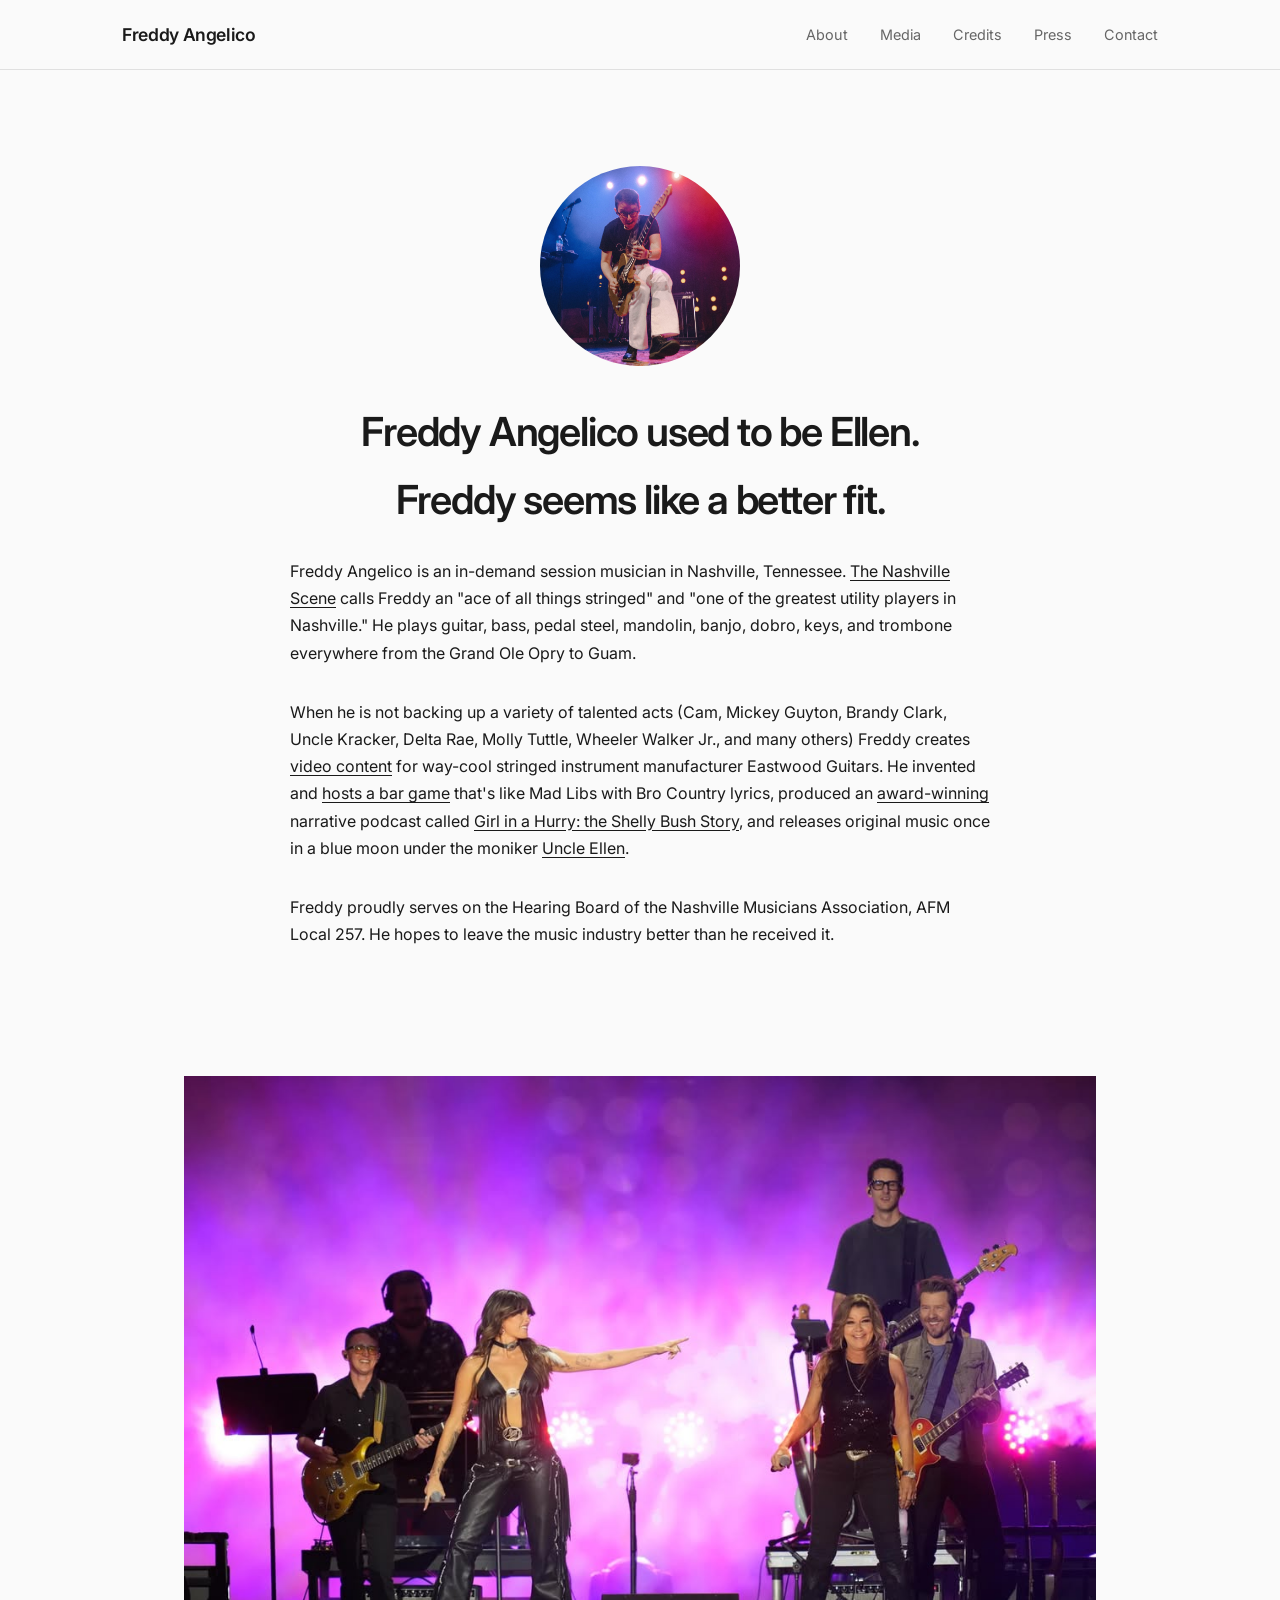
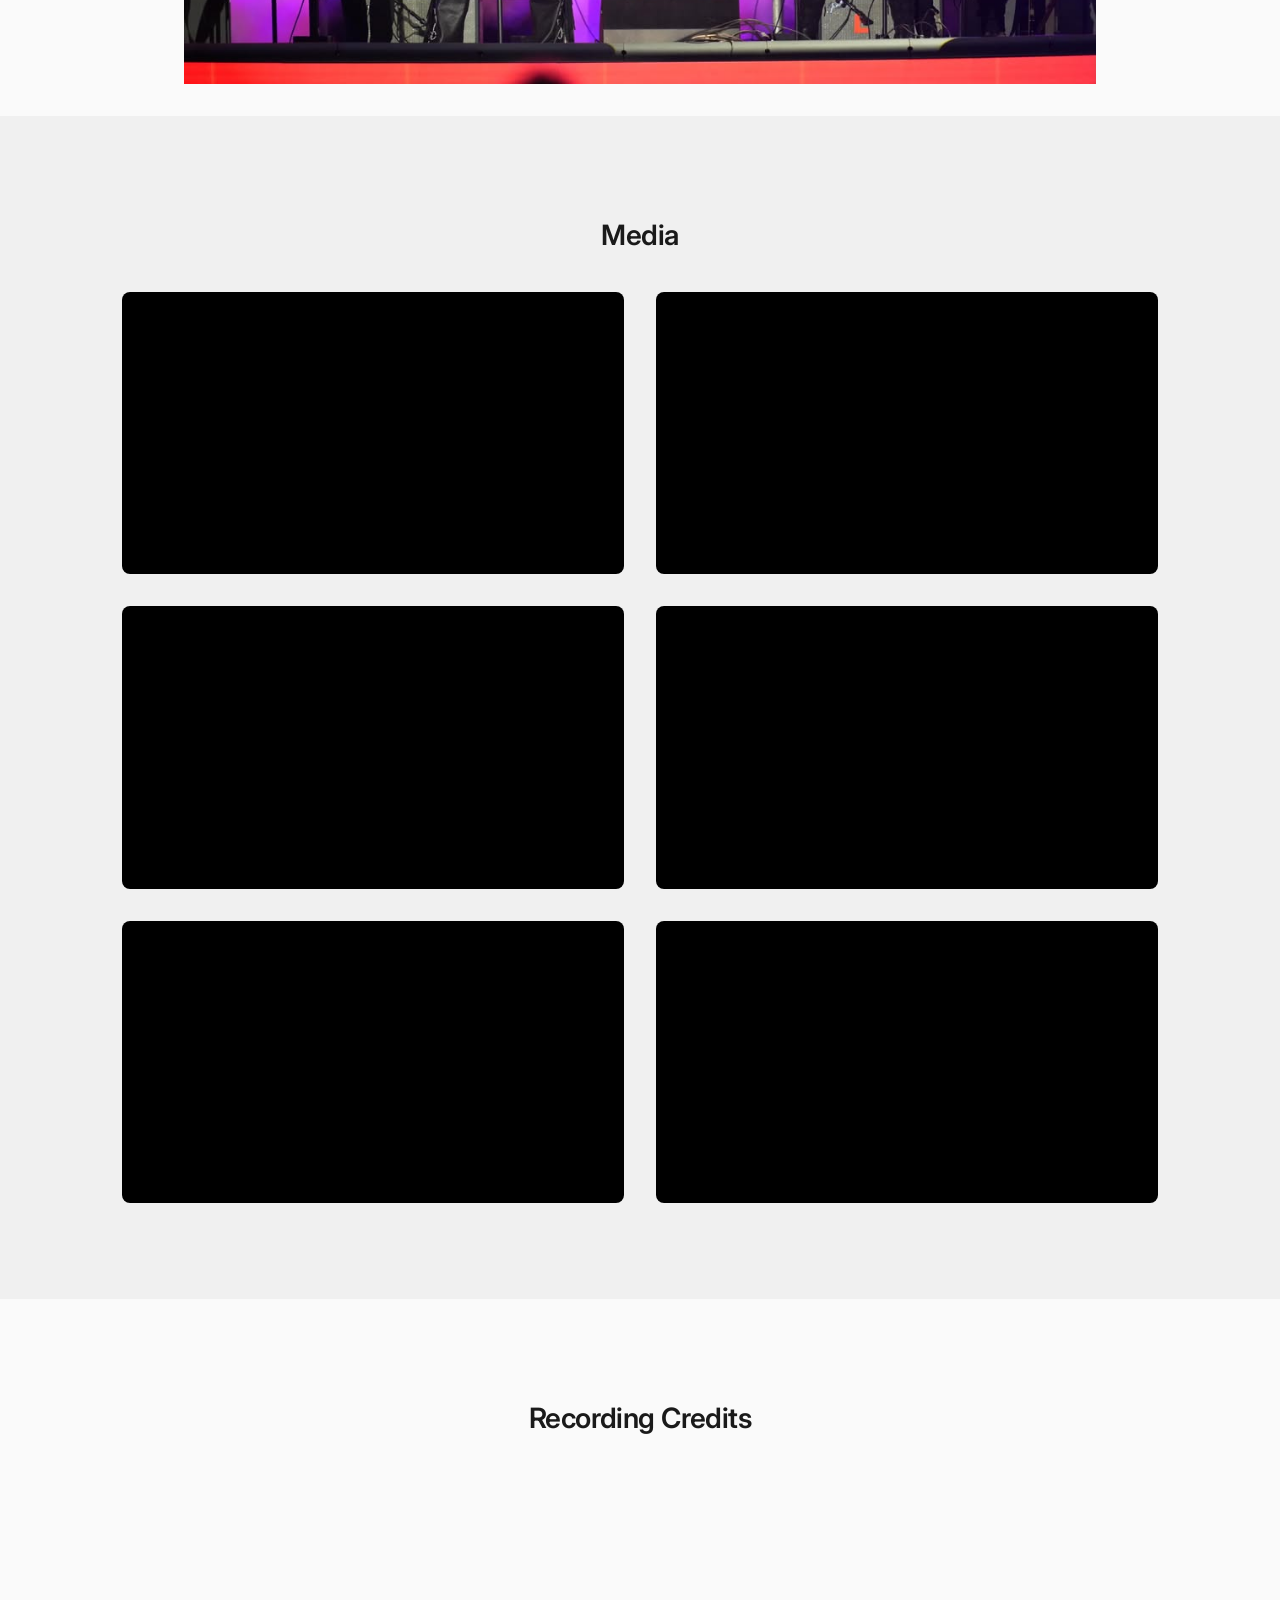
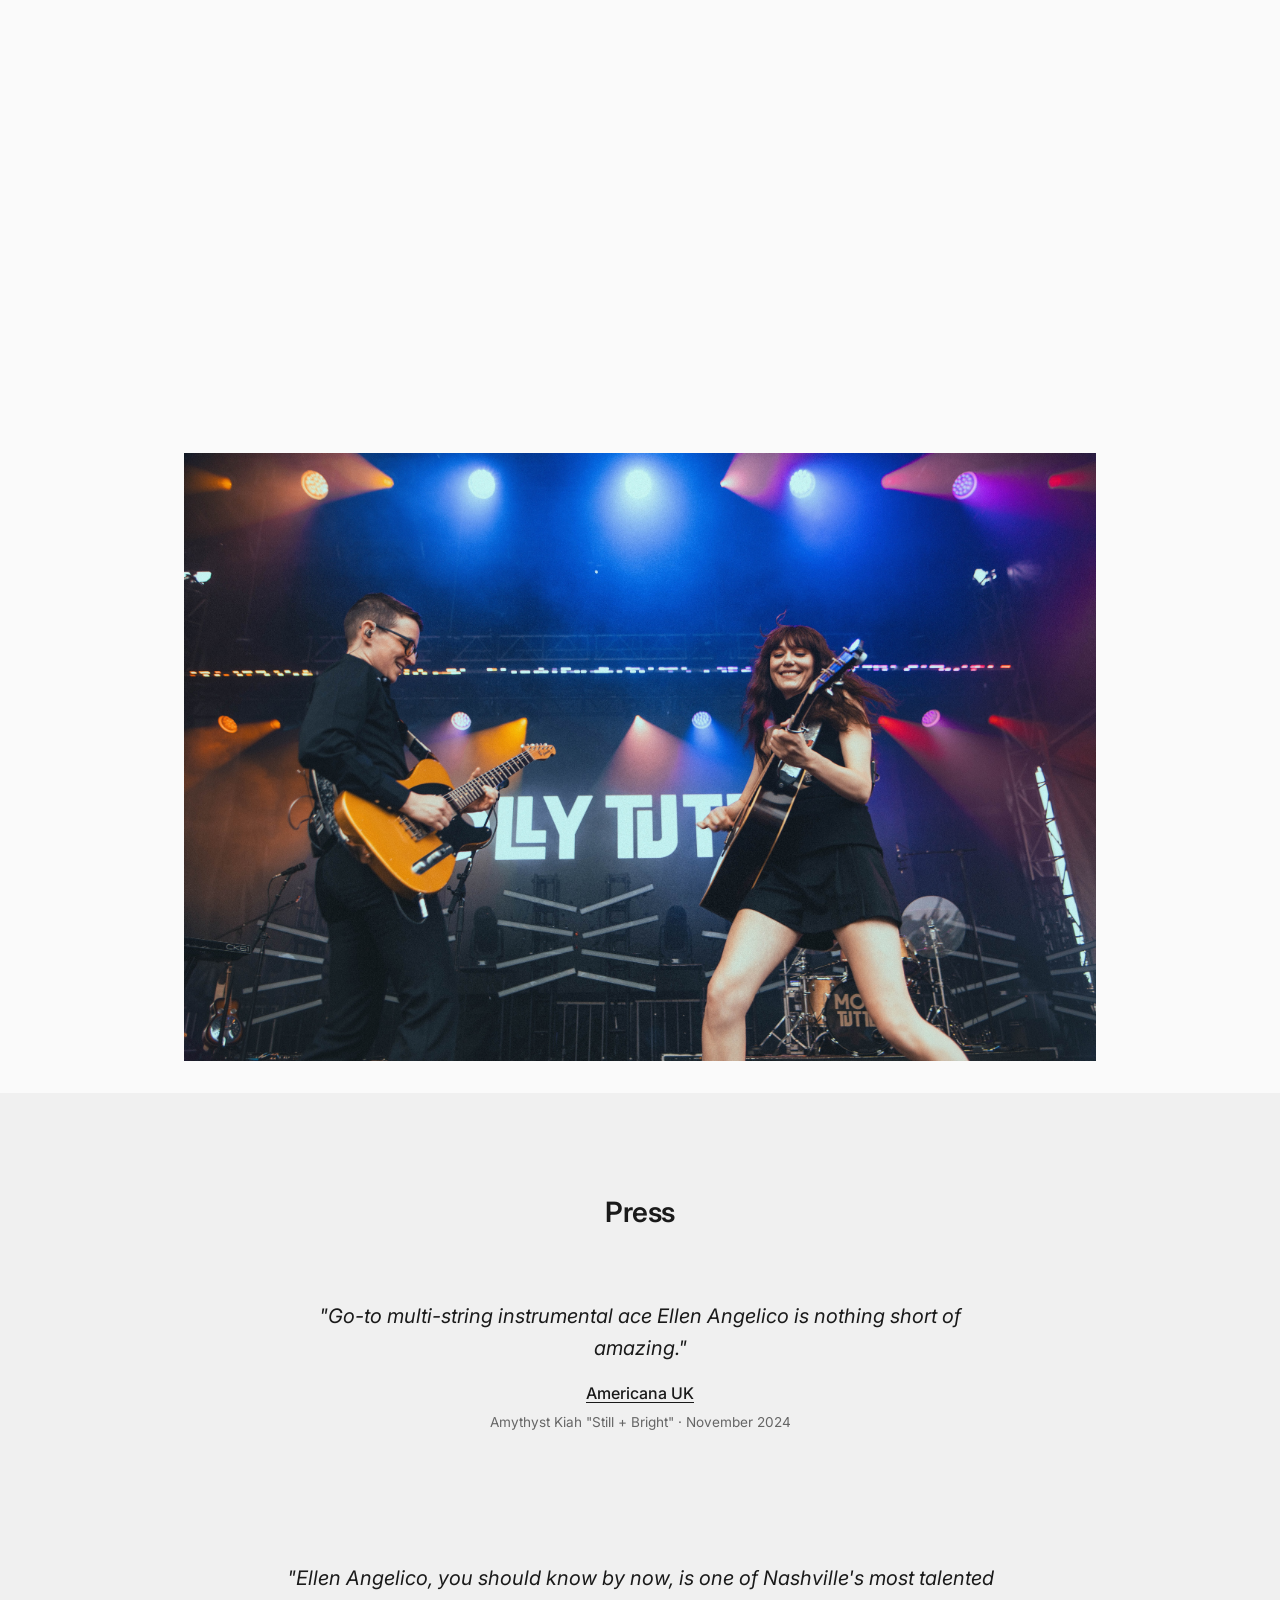
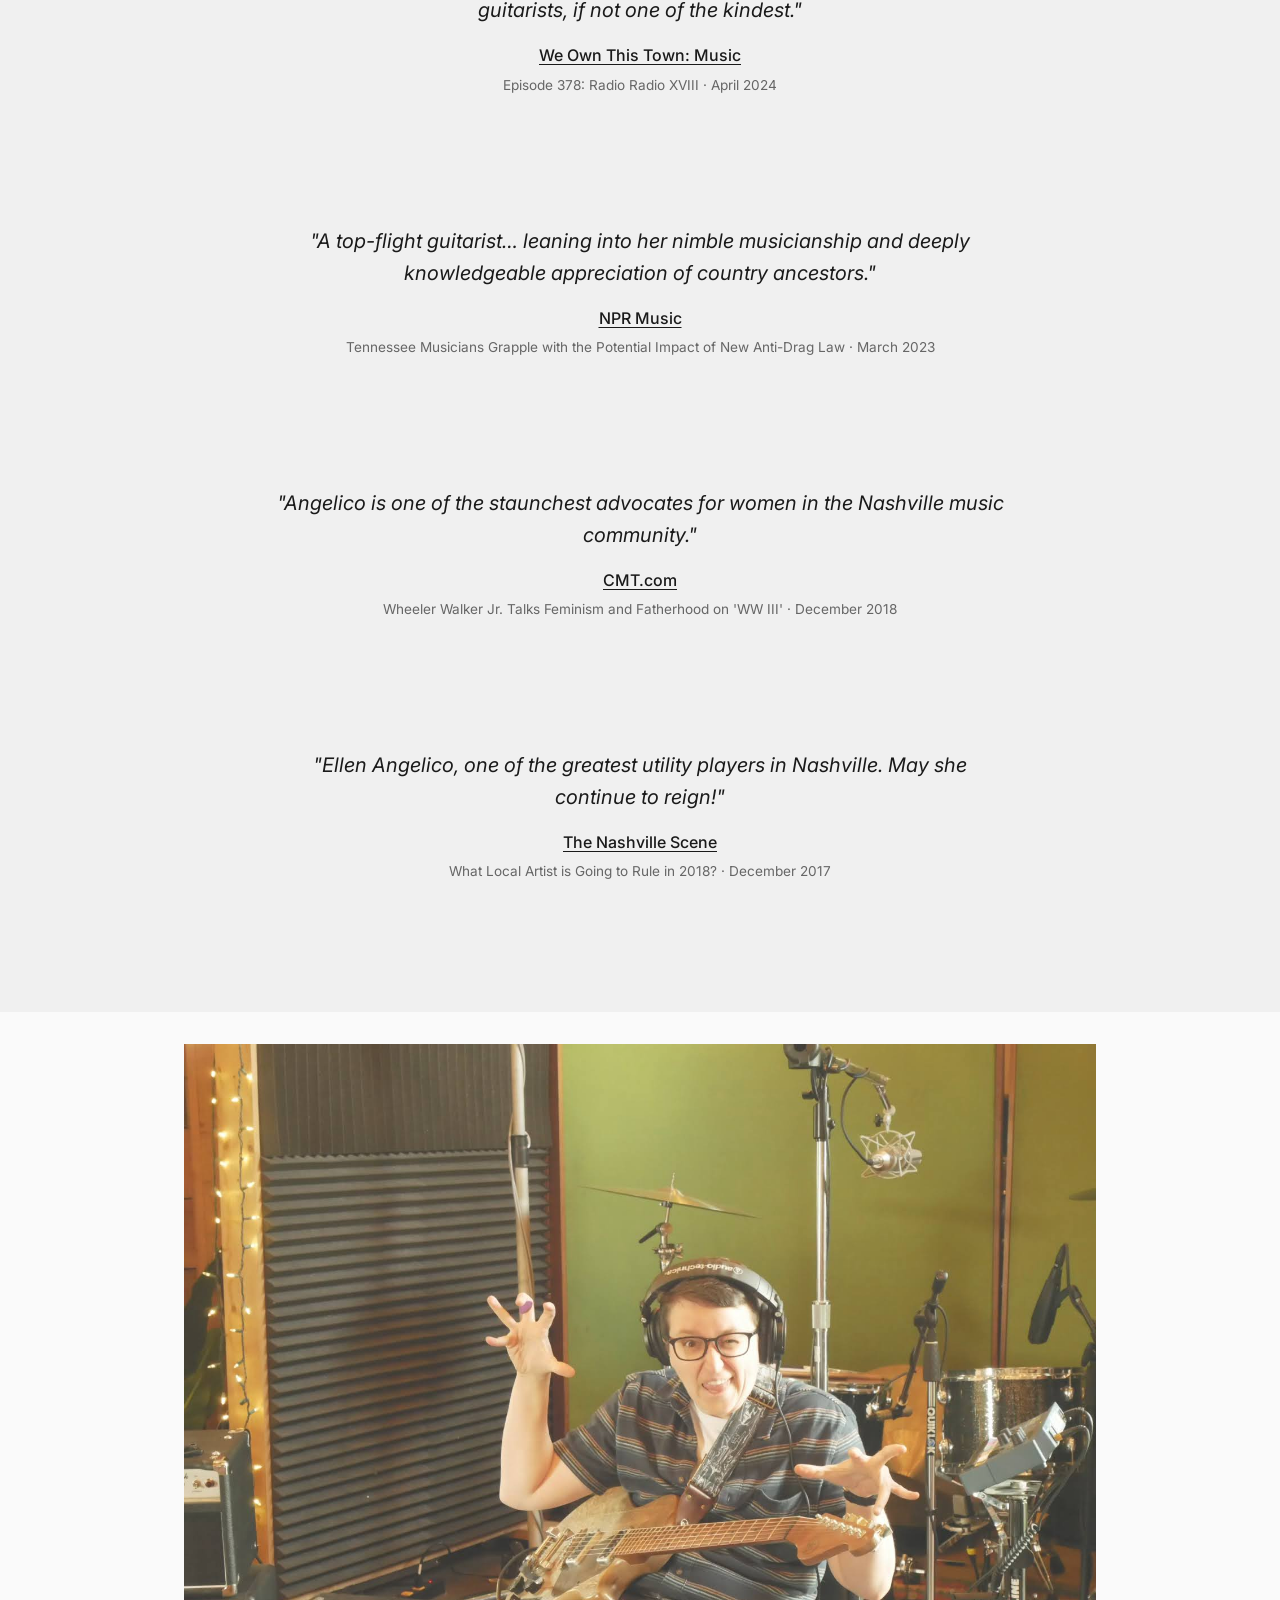
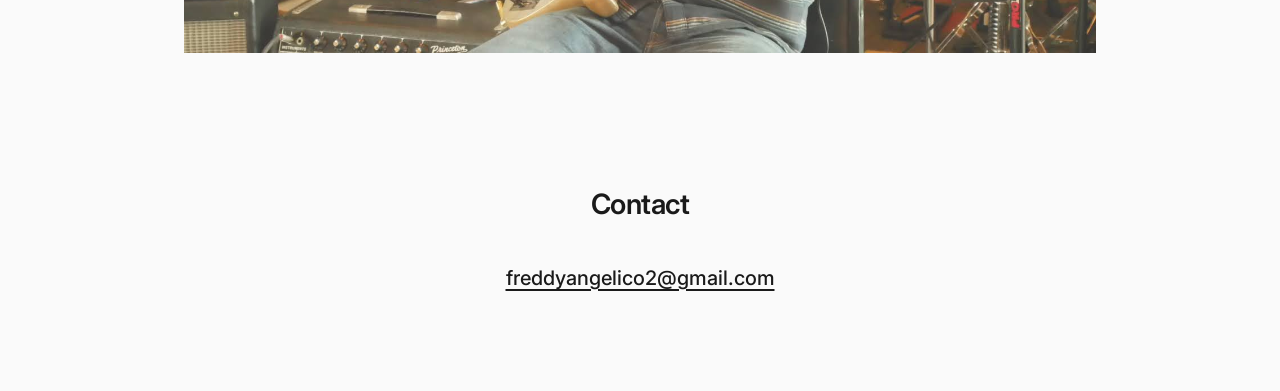
==== index.html @ f676330e "Update index.html" ====
<!DOCTYPE html>
<html lang="en">
<head>
    <meta charset="UTF-8">
    <meta name="viewport" content="width=device-width, initial-scale=1.0">
    <title>Freddy Angelico</title>
    <meta name="description" content="Freddy Angelico is an in-demand session musician based in Nashville, Tennessee. Guitar, pedal steel, mandolin, banjo, dobro, bass, keys, and trombone.">
    <link rel="preconnect" href="https://fonts.googleapis.com">
    <link rel="preconnect" href="https://fonts.gstatic.com" crossorigin>
    <link href="https://fonts.googleapis.com/css2?family=Inter:wght@300;400;500;600&display=swap" rel="stylesheet">
    <link rel="stylesheet" href="styles.css">
</head>
<body>
    <nav class="nav">
        <div class="nav-content">
            <a href="#" class="nav-logo">Freddy Angelico</a>
            <ul class="nav-links">
                <li><a href="#">About</a></li>
                <li><a href="#media">Media</a></li>
                <li><a href="#credits">Credits</a></li>
                <li><a href="#press">Press</a></li>
                <li><a href="#contact">Contact</a></li>
            </ul>
            <button class="nav-toggle" aria-label="Toggle menu">
                <span></span>
                <span></span>
                <span></span>
            </button>
        </div>
    </nav>

    <header class="hero">
        <div class="hero-content">
            <div class="hero-image">
                <img src="https://ellenangelico.github.io/freddyprofilephoto.jpg" alt="Freddy Angelico">
            </div>
            <div class="hero-text">
                <h1>Freddy Angelico used to be Ellen.<BR>Freddy seems like a better fit.</h1>
            </div>
        </div>
    </header>

    <main>
        <section class="section section-tight-top">
            <div class="container">
                <div class="bio">
                    <p>Freddy Angelico is an in-demand session musician in Nashville, Tennessee. <a href="https://www.nashvillescene.com/music/coverstory/the-2017-rock-n-roll-poll/article_0f1b9b3b-c834-5dac-b17a-968e9db0db78.html" target="_blank" rel="noopener">The Nashville Scene</a> calls Freddy an "ace of all things stringed" and "one of the greatest utility players in Nashville." He plays guitar, bass, pedal steel, mandolin, banjo, dobro, keys, and trombone everywhere from the Grand Ole Opry to Guam.</p>

                    <p>When he is not backing up a variety of talented acts (Cam, Mickey Guyton, Brandy Clark, Uncle Kracker, Delta Rae, Molly Tuttle, Wheeler Walker Jr., and many others) Freddy creates <a href="https://youtu.be/WRemYxDPorc?si=JQw_U-ElBdp9oANz" target="_blank" rel="noopener">video content</a> for way-cool stringed instrument manufacturer Eastwood Guitars. He invented and <a href="https://freddyangelico.com/brocountry" target="_blank" rel="noopener">hosts a bar game</a> that's like Mad Libs with Bro Country lyrics, produced an <a href="https://www.nashvillescene.com/bon/2025/media-and-politics/writers-choice/girl-in-a-hurry-the-shelly-bush-story/article_e376ab1c-31fb-4c66-a0ea-25dd88c4e7f6.html" target="_blank" rel="noopener">award-winning</a> narrative podcast called <a href="https://www.girlinahurry.com" target="_blank" rel="noopener">Girl in a Hurry: the Shelly Bush Story</a>, and releases original music once in a blue moon under the moniker <a href="https://freddyangelico.bandcamp.com" target="_blank" rel="noopener">Uncle Ellen</a>.</p>

                    <p>Freddy proudly serves on the Hearing Board of the Nashville Musicians Association, AFM Local 257. He hopes to leave the music industry better than he received it.</p>
                </div>
            </div>
        </section>

        <div class="photo-break">
            <img src="https://ellenangelico.github.io/freddyandgretchenandella.jpg" alt="Freddy Angelico performing with Gretchen Wilson and Ella Langley">
        </div>

        <section id="media" class="section section-alt">
            <div class="container">
                <h2>Media</h2>
                <div class="video-grid">
                    <div class="video-wrapper">
                        <iframe
                            src="https://www.youtube.com/embed/8YLl2b4rOwY?start=120"
                            title="Live Performance with Molly Tuttle"
                            frameborder="0"
                            allow="accelerometer; autoplay; clipboard-write; encrypted-media; gyroscope; picture-in-picture"
                            allowfullscreen>
                        </iframe>
                    </div>
                    <div class="video-wrapper">
                        <iframe
                            src="https://www.youtube.com/embed/gmg8o4o_Xfc"
                            title="Live Performance with Gretchen Wilson and Ella Langley"
                            frameborder="0"
                            allow="accelerometer; autoplay; clipboard-write; encrypted-media; gyroscope; picture-in-picture"
                            allowfullscreen>
                        </iframe>
                    </div>
                    <div class="video-wrapper">
                        <iframe
                            src="https://www.youtube.com/embed/QmQc4_i6K5A"
                            title="Live Performance with Cam"
                            frameborder="0"
                            allow="accelerometer; autoplay; clipboard-write; encrypted-media; gyroscope; picture-in-picture"
                            allowfullscreen>
                        </iframe>
                    </div>
                    <div class="video-wrapper">
                        <iframe
                            src="https://www.youtube.com/embed/vJ2IN_n1WW0?start=185"
                            title="Live Performance with Michaela Anne"
                            frameborder="0"
                            allow="accelerometer; autoplay; clipboard-write; encrypted-media; gyroscope; picture-in-picture"
                            allowfullscreen>
                        </iframe>
                    </div>
                    <div class="video-wrapper">
                        <iframe
                            src="https://www.youtube.com/embed/m3efZ7JAukw?start=164"
                            title="Live Performance with Lola Kirke"
                            frameborder="0"
                            allow="accelerometer; autoplay; clipboard-write; encrypted-media; gyroscope; picture-in-picture"
                            allowfullscreen>
                        </iframe>
                    </div>
                    <div class="video-wrapper">
                        <iframe
                            src="https://www.youtube.com/embed/lo0pD3mE0XA?start=48"
                            title="Live Performance with Foy Vance and Keith Urban"
                            frameborder="0"
                            allow="accelerometer; autoplay; clipboard-write; encrypted-media; gyroscope; picture-in-picture"
                            allowfullscreen>
                        </iframe>
                    </div>
                </div>
            </div>
        </section>

        <section id="credits" class="section">
            <div class="container">
                <h2>Recording Credits</h2>
                <div class="playlist-wrapper">
                    <iframe
                        allow="autoplay *; encrypted-media *; fullscreen *; clipboard-write"
                        frameborder="0"
                        height="450"
                        style="width:100%;max-width:660px;overflow:hidden;border-radius:10px;"
                        sandbox="allow-forms allow-popups allow-same-origin allow-scripts allow-storage-access-by-user-activation allow-top-navigation-by-user-activation"
                        src="https://embed.music.apple.com/us/playlist/recording-credits/pl.u-aZb0kW7TRkv65E">
                    </iframe>
                </div>
            </div>
        </section>

        <div class="photo-break">
            <img src="https://ellenangelico.github.io/freddyandmolly.jpg" alt="Freddy Angelico performing with Molly Tuttle">
        </div>

        <section id="press" class="section section-alt">
            <div class="container">
                <h2>Press</h2>
                <div class="press-grid">
                    <blockquote class="press-quote">
                        <p>"Go-to multi-string instrumental ace Ellen Angelico is nothing short of amazing."</p>
                        <footer>
                            <cite>
                                <a href="https://americana-uk.com/amythyst-kiah-still-bright" target="_blank" rel="noopener">Americana UK</a>
                            </cite>
                            <span class="press-detail">Amythyst Kiah "Still + Bright" · November 2024</span>
                        </footer>
                    </blockquote>

                    <blockquote class="press-quote">
                        <p>"Ellen Angelico, you should know by now, is one of Nashville's most talented guitarists, if not one of the kindest."</p>
                        <footer>
                            <cite>
                                <a href="https://open.spotify.com/episode/6WrwqYFyaTH96lQLFjJ7Tk?si=746c58c5e1b14eee" target="_blank" rel="noopener">We Own This Town: Music</a>
                            </cite>
                            <span class="press-detail">Episode 378: Radio Radio XVIII · April 2024</span>
                        </footer>
                    </blockquote>

                    <blockquote class="press-quote">
                        <p>"A top-flight guitarist… leaning into her nimble musicianship and deeply knowledgeable appreciation of country ancestors."</p>
                        <footer>
                            <cite>
                                <a href="https://www.npr.org/2023/03/21/1164220466/tennessee-anti-drag-law-trans-nonbinary-musicians" target="_blank" rel="noopener">NPR Music</a>
                            </cite>
                            <span class="press-detail">Tennessee Musicians Grapple with the Potential Impact of New Anti-Drag Law · March 2023</span>
                        </footer>
                    </blockquote>

                    <blockquote class="press-quote">
                        <p>"Angelico is one of the staunchest advocates for women in the Nashville music community."</p>
                        <footer>
                            <cite>
                                <a href="https://www.cmt.com/news/vrp7pv/wheeler-walker-jr-talks-feminism-and-fatherhood-on-ww-iii" target="_blank" rel="noopener">CMT.com</a>
                            </cite>
                            <span class="press-detail">Wheeler Walker Jr. Talks Feminism and Fatherhood on 'WW III' · December 2018</span>
                        </footer>
                    </blockquote>

                    <blockquote class="press-quote">
                        <p>"Ellen Angelico, one of the greatest utility players in Nashville. May she continue to reign!"</p>
                        <footer>
                            <cite>
                                <a href="https://www.nashvillescene.com/music/cover-story/article/20985665/the-2017-rock-n-roll-poll" target="_blank" rel="noopener">The Nashville Scene</a>
                            </cite>
                            <span class="press-detail">What Local Artist is Going to Rule in 2018? · December 2017</span>
                        </footer>
                    </blockquote>
                </div>
            </div>
        </section>

        <div class="photo-break">
            <img src="https://ellenangelico.github.io/freddyinthestudio.jpg" alt="Ellen Angelico in the studio">
        </div>

        <section id="contact" class="section">
            <div class="container">
                <h2>Contact</h2>
                <a href="mailto:freddyangelico2@gmail.com" class="contact-email">freddyangelico2@gmail.com</a>
            </div>
        </section>
    </main>

    <script>
        // Mobile navigation toggle
        const navToggle = document.querySelector('.nav-toggle');
        const navLinks = document.querySelector('.nav-links');

        navToggle.addEventListener('click', () => {
            navLinks.classList.toggle('active');
            navToggle.classList.toggle('active');
        });

        // Close mobile menu when clicking a link
        document.querySelectorAll('.nav-links a').forEach(link => {
            link.addEventListener('click', () => {
                navLinks.classList.remove('active');
                navToggle.classList.remove('active');
            });
        });

        // Smooth scrolling for anchor links
        document.querySelectorAll('a[href^="#"]').forEach(anchor => {
            anchor.addEventListener('click', function (e) {
                e.preventDefault();
                const href = this.getAttribute('href');
                if (href === '#') {
                    window.scrollTo({ top: 0, behavior: 'smooth' });
                    return;
                }
                const target = document.querySelector(href);
                if (target) {
                    target.scrollIntoView({
                        behavior: 'smooth',
                        block: 'start'
                    });
                }
            });
        });
    </script>
</body>
</html>
---- styles.css ----
/* ===== CSS Reset & Variables ===== */
*, *::before, *::after {
    box-sizing: border-box;
    margin: 0;
    padding: 0;
}

:root {
    --color-bg: #fafafa;
    --color-bg-alt: #f0f0f0;
    --color-text: #1a1a1a;
    --color-text-muted: #666;
    --color-accent: #2c2c2c;
    --color-border: #e0e0e0;
    --color-link: #1a1a1a;
    --color-link-hover: #555;

    --font-family: 'Inter', -apple-system, BlinkMacSystemFont, 'Segoe UI', Roboto, sans-serif;

    --spacing-xs: 0.5rem;
    --spacing-sm: 1rem;
    --spacing-md: 2rem;
    --spacing-lg: 4rem;
    --spacing-xl: 6rem;

    --max-width: 1100px;
    --nav-height: 70px;

    --transition: 0.3s ease;
}

html {
    scroll-behavior: smooth;
    scroll-padding-top: var(--nav-height);
}

body {
    font-family: var(--font-family);
    font-size: 16px;
    line-height: 1.7;
    color: var(--color-text);
    background-color: var(--color-bg);
    -webkit-font-smoothing: antialiased;
    -moz-osx-font-smoothing: grayscale;
}

a {
    color: var(--color-link);
    text-decoration: none;
    transition: color var(--transition);
}

a:hover {
    color: var(--color-link-hover);
}

img {
    max-width: 100%;
    height: auto;
    display: block;
}

/* ===== Container ===== */
.container {
    max-width: var(--max-width);
    margin: 0 auto;
    padding: 0 var(--spacing-md);
}

/* ===== Navigation ===== */
.nav {
    position: fixed;
    top: 0;
    left: 0;
    right: 0;
    height: var(--nav-height);
    background: rgba(250, 250, 250, 0.95);
    backdrop-filter: blur(10px);
    -webkit-backdrop-filter: blur(10px);
    border-bottom: 1px solid var(--color-border);
    z-index: 1000;
}

.nav-content {
    max-width: var(--max-width);
    margin: 0 auto;
    padding: 0 var(--spacing-md);
    height: 100%;
    display: flex;
    align-items: center;
    justify-content: space-between;
}

.nav-logo {
    font-size: 1.1rem;
    font-weight: 600;
    letter-spacing: -0.02em;
}

.nav-links {
    display: flex;
    list-style: none;
    gap: var(--spacing-md);
}

.nav-links a {
    font-size: 0.9rem;
    font-weight: 400;
    color: var(--color-text-muted);
    transition: color var(--transition);
}

.nav-links a:hover {
    color: var(--color-text);
}

.nav-toggle {
    display: none;
    flex-direction: column;
    justify-content: center;
    gap: 5px;
    width: 30px;
    height: 30px;
    background: none;
    border: none;
    cursor: pointer;
    padding: 0;
}

.nav-toggle span {
    display: block;
    width: 100%;
    height: 2px;
    background: var(--color-text);
    transition: transform var(--transition), opacity var(--transition);
}

.nav-toggle.active span:first-child {
    transform: rotate(45deg) translate(5px, 5px);
}

.nav-toggle.active span:nth-child(2) {
    opacity: 0;
}

.nav-toggle.active span:last-child {
    transform: rotate(-45deg) translate(5px, -5px);
}

/* ===== Hero ===== */
.hero {
    padding-top: calc(var(--nav-height) + var(--spacing-xl));
    padding-bottom: 0;
}

.hero-content {
    max-width: var(--max-width);
    margin: 0 auto;
    padding: 0 var(--spacing-md);
    display: flex;
    flex-direction: column;
    align-items: center;
    text-align: center;
}

.hero-image {
    width: 200px;
    height: 200px;
    margin-bottom: var(--spacing-md);
}

.placeholder-image {
    width: 100%;
    height: 100%;
    background: linear-gradient(135deg, #e0e0e0 0%, #c0c0c0 100%);
    border-radius: 50%;
    display: flex;
    align-items: center;
    justify-content: center;
    color: #888;
    font-size: 0.9rem;
    font-weight: 500;
    letter-spacing: 0.05em;
    text-transform: uppercase;
}

.hero-image img {
    width: 100%;
    height: 100%;
    object-fit: cover;
    border-radius: 50%;
}

.hero-text h1 {
    font-size: 2.5rem;
    font-weight: 600;
    letter-spacing: -0.03em;
    margin-bottom: var(--spacing-xs);
}

.tagline {
    font-size: 1.1rem;
    color: var(--color-text-muted);
    font-weight: 400;
}

/* ===== Sections ===== */
.section {
    padding: var(--spacing-xl) 0;
}

.section-alt {
    background-color: var(--color-bg-alt);
}

.section-tight-top {
    padding-top: var(--spacing-sm);
}

.section h2 {
    font-size: 1.75rem;
    font-weight: 600;
    letter-spacing: -0.02em;
    margin-bottom: var(--spacing-md);
    text-align: center;
}

.section-intro {
    text-align: center;
    color: var(--color-text-muted);
    margin-bottom: var(--spacing-lg);
    margin-top: calc(-1 * var(--spacing-sm));
}

/* ===== Photo Breaks ===== */
.photo-break {
    display: flex;
    justify-content: center;
    padding: var(--spacing-md) var(--spacing-md);
}

.photo-break img {
    max-width: 75%;
    height: auto;
}

@media (max-width: 768px) {
    .photo-break img {
        max-width: 100%;
    }
}

/* ===== Bio ===== */
.bio {
    max-width: 700px;
    margin: 0 auto;
}

.bio p {
    margin-bottom: var(--spacing-md);
}

.bio p:last-child {
    margin-bottom: 0;
}

.bio a {
    text-decoration: underline;
    text-underline-offset: 3px;
}

.bio a:hover {
    text-decoration-color: var(--color-link-hover);
}

/* ===== Video Grid ===== */
.video-grid {
    display: grid;
    grid-template-columns: repeat(2, 1fr);
    gap: var(--spacing-md);
}

.video-wrapper {
    position: relative;
    padding-bottom: 56.25%; /* 16:9 aspect ratio */
    height: 0;
    overflow: hidden;
    border-radius: 8px;
    background: #000;
}

.video-wrapper iframe {
    position: absolute;
    top: 0;
    left: 0;
    width: 100%;
    height: 100%;
}

/* ===== Playlist ===== */
.playlist-wrapper {
    display: flex;
    justify-content: center;
}

.playlist-wrapper iframe {
    border-radius: 10px;
}

/* ===== Press ===== */
.press-grid {
    display: grid;
    gap: var(--spacing-lg);
    max-width: 800px;
    margin: 0 auto;
}

.press-quote {
    text-align: center;
    padding: var(--spacing-md);
}

.press-quote p {
    font-size: 1.25rem;
    font-weight: 400;
    font-style: italic;
    line-height: 1.6;
    margin-bottom: var(--spacing-sm);
    color: var(--color-text);
}

.press-quote footer {
    display: flex;
    flex-direction: column;
    gap: 0.25rem;
}

.press-quote cite {
    font-style: normal;
    font-weight: 500;
}

.press-quote cite a {
    text-decoration: underline;
    text-underline-offset: 3px;
}

.press-detail {
    font-size: 0.85rem;
    color: var(--color-text-muted);
}

/* ===== Contact ===== */
#contact {
    text-align: center;
}

.contact-text {
    color: var(--color-text-muted);
    margin-bottom: var(--spacing-sm);
}

.contact-email {
    display: inline-block;
    font-size: 1.25rem;
    font-weight: 500;
    text-decoration: underline;
    text-underline-offset: 4px;
}

/* ===== Footer ===== */
.footer {
    padding: var(--spacing-md) 0;
    text-align: center;
    border-top: 1px solid var(--color-border);
}

.footer p {
    font-size: 0.85rem;
    color: var(--color-text-muted);
}

/* ===== Responsive Design ===== */
@media (max-width: 768px) {
    :root {
        --spacing-lg: 3rem;
        --spacing-xl: 4rem;
    }

    .nav-toggle {
        display: flex;
    }

    .nav-links {
        position: absolute;
        top: var(--nav-height);
        left: 0;
        right: 0;
        flex-direction: column;
        background: rgba(250, 250, 250, 0.98);
        backdrop-filter: blur(10px);
        -webkit-backdrop-filter: blur(10px);
        padding: var(--spacing-md);
        gap: var(--spacing-sm);
        border-bottom: 1px solid var(--color-border);
        transform: translateY(-100%);
        opacity: 0;
        pointer-events: none;
        transition: transform var(--transition), opacity var(--transition);
    }

    .nav-links.active {
        transform: translateY(0);
        opacity: 1;
        pointer-events: auto;
    }

    .nav-links a {
        font-size: 1rem;
        padding: var(--spacing-xs) 0;
    }

    .hero-text h1 {
        font-size: 2rem;
    }

    .video-grid {
        grid-template-columns: 1fr;
    }

    .press-quote p {
        font-size: 1.1rem;
    }

    .contact-email {
        font-size: 1.1rem;
    }
}

@media (max-width: 480px) {
    .hero-image {
        width: 160px;
        height: 160px;
    }

    .hero-text h1 {
        font-size: 1.75rem;
    }

    .section h2 {
        font-size: 1.5rem;
    }
}

/* ===== Reduced Motion ===== */
@media (prefers-reduced-motion: reduce) {
    html {
        scroll-behavior: auto;
    }

    *,
    *::before,
    *::after {
        transition-duration: 0.01ms !important;
    }
}

/* ===== Print Styles ===== */
@media print {
    .nav,
    .nav-toggle {
        display: none;
    }

    .hero {
        padding-top: var(--spacing-md);
    }

    .section {
        padding: var(--spacing-md) 0;
    }

    .video-grid,
    .playlist-wrapper,
    .photo-break {
        display: none;
    }

    a::after {
        content: " (" attr(href) ")";
        font-size: 0.8em;
        color: var(--color-text-muted);
    }
}
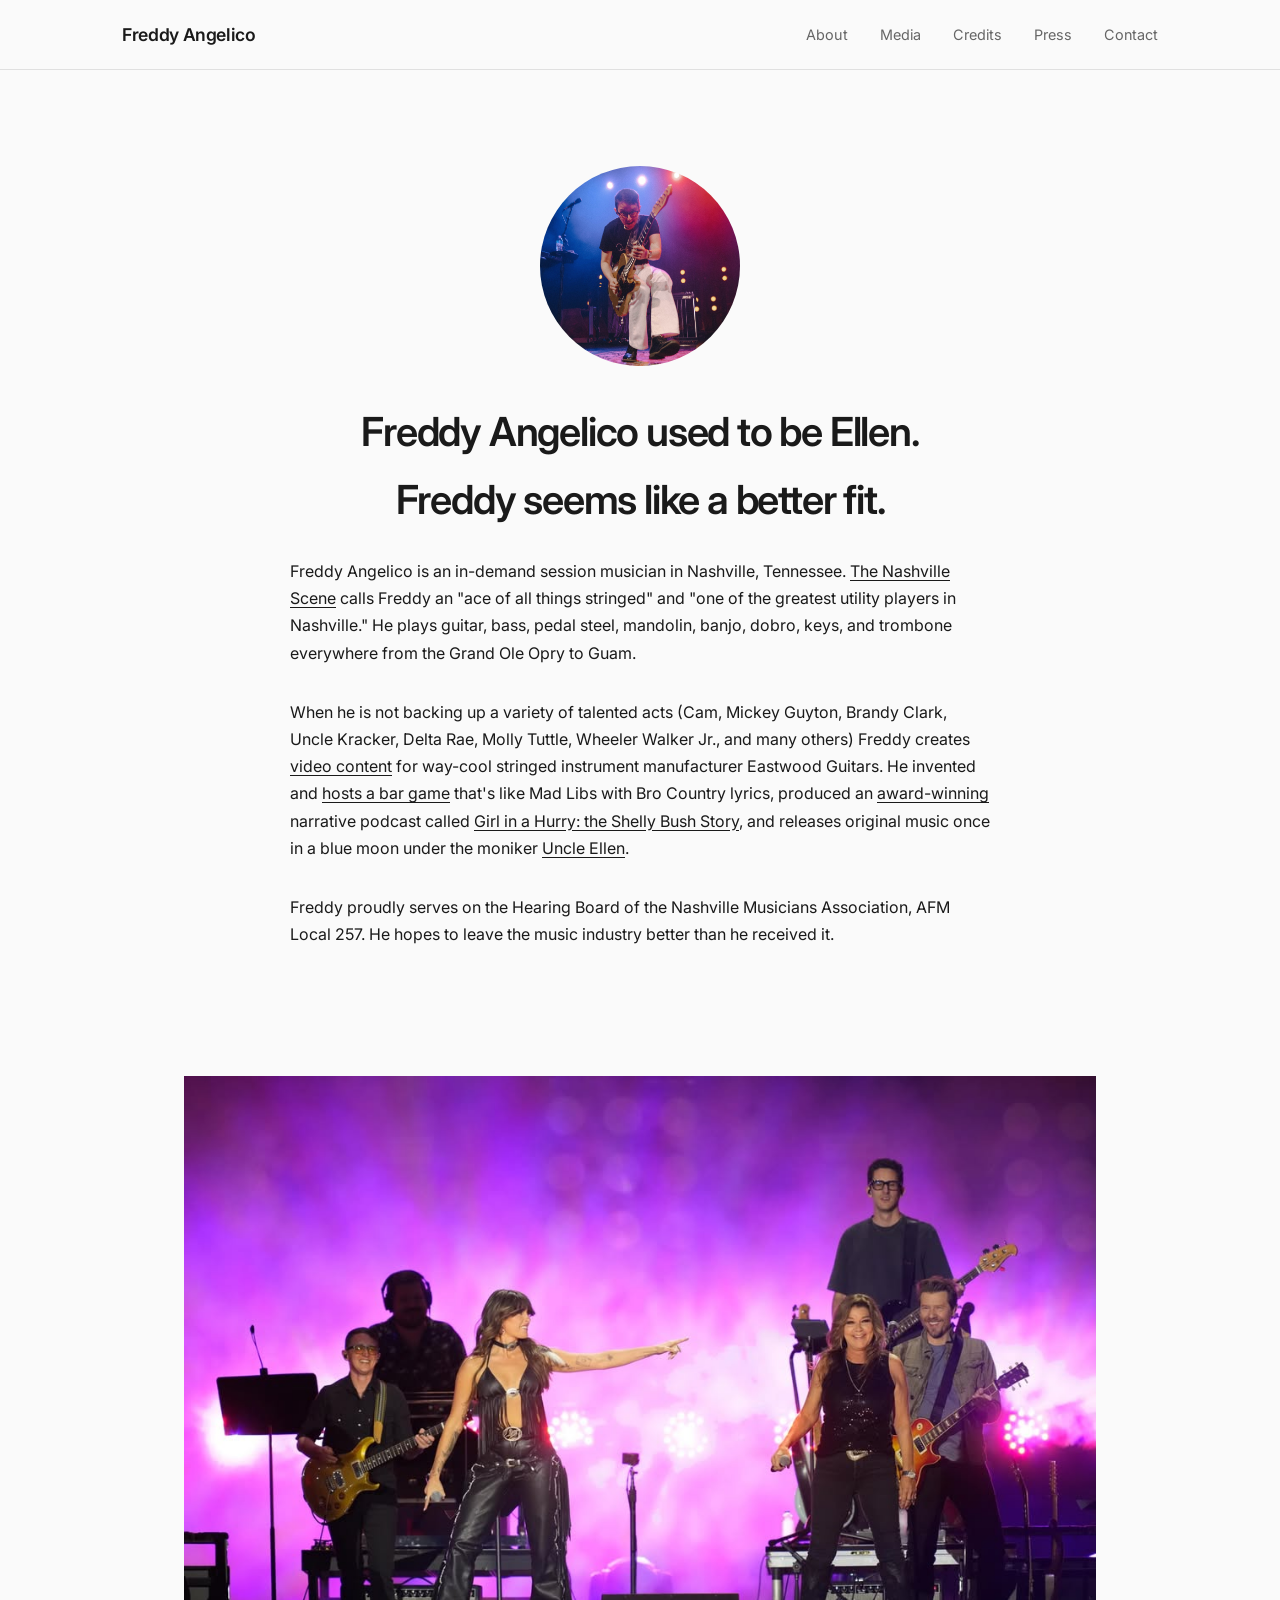
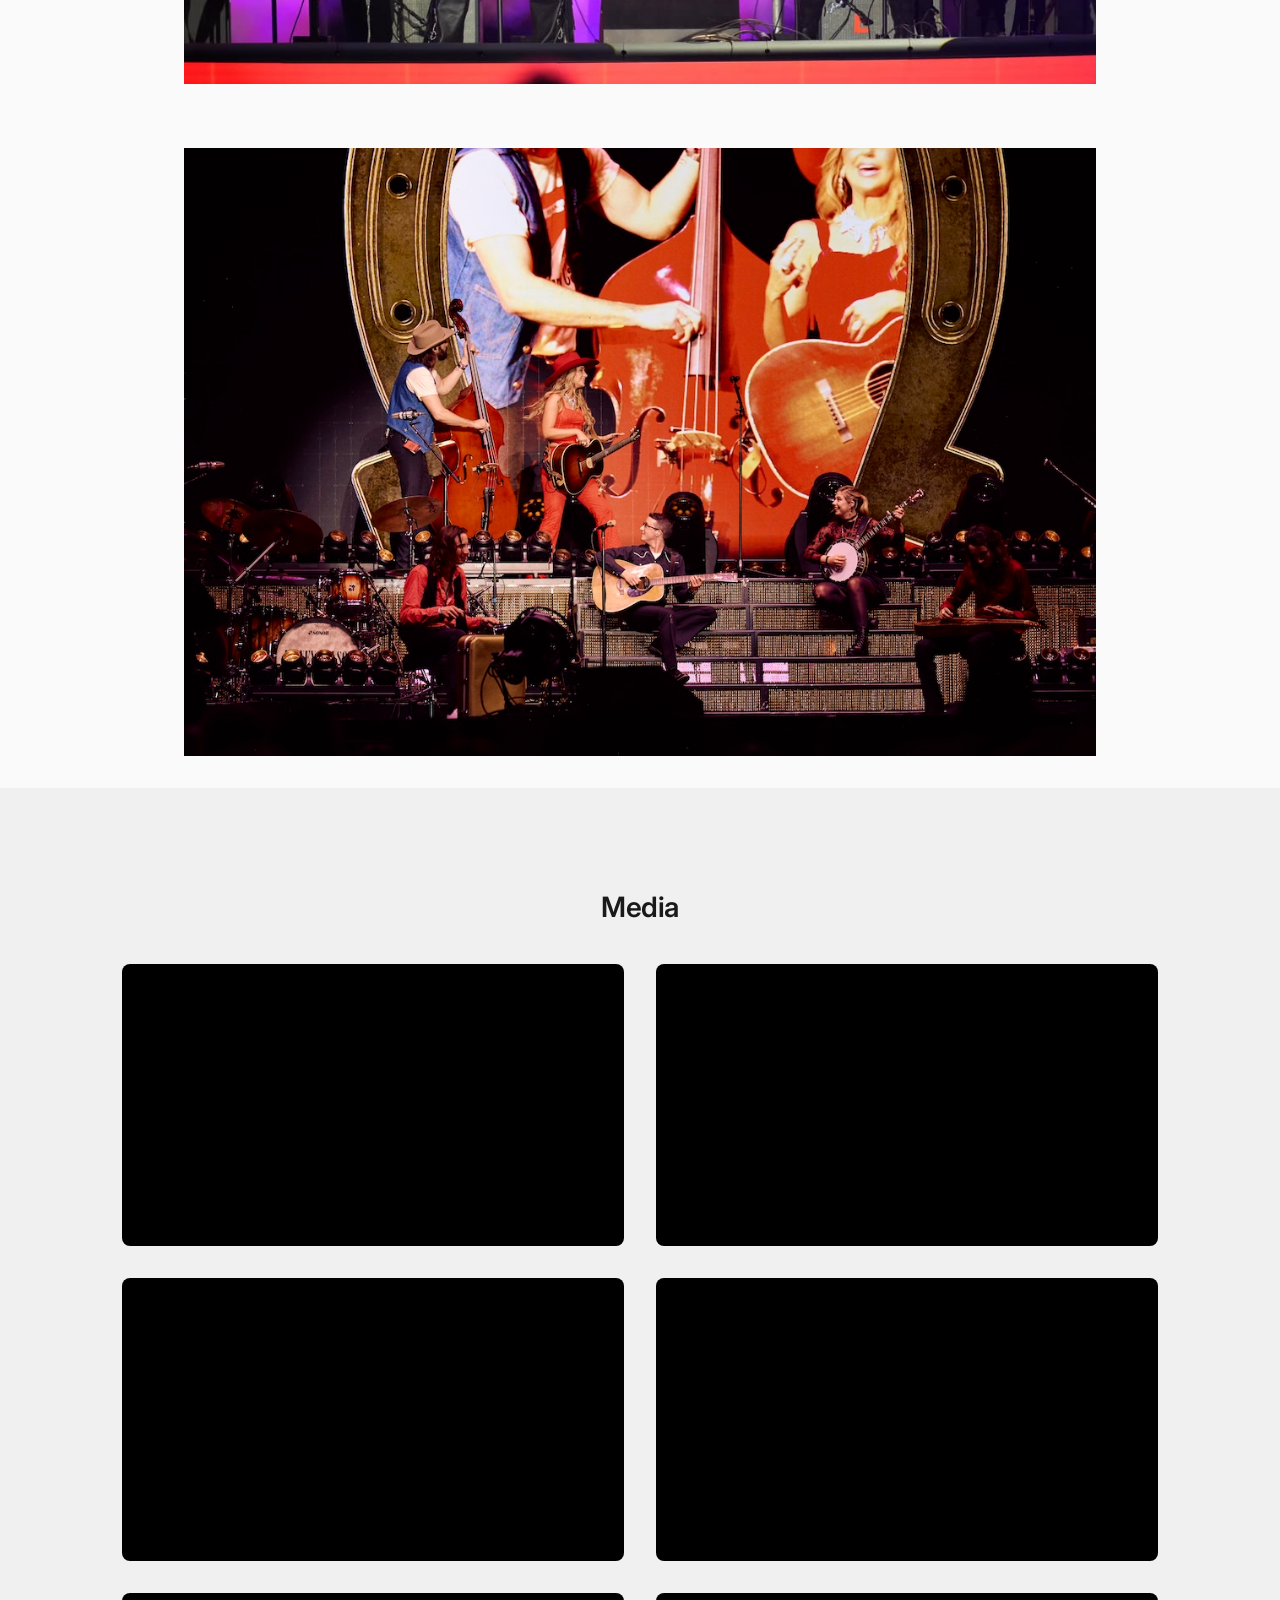
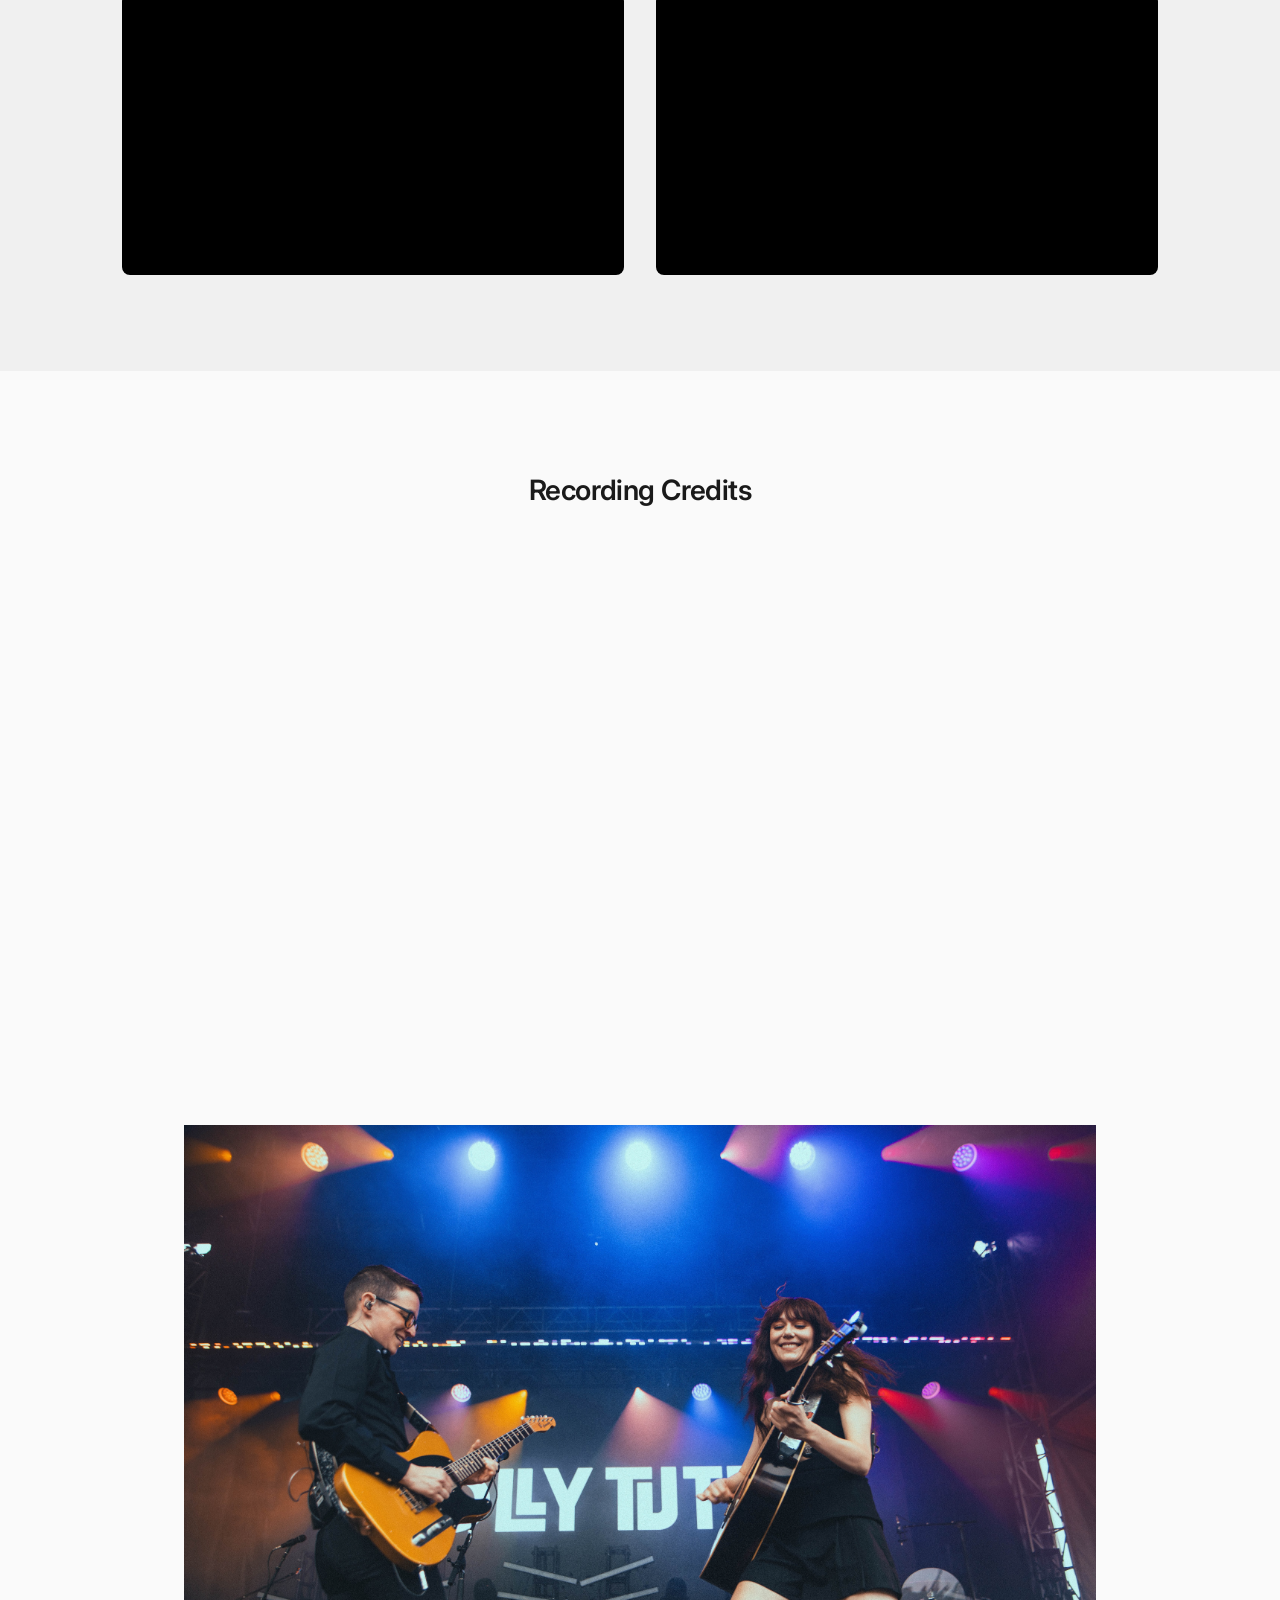
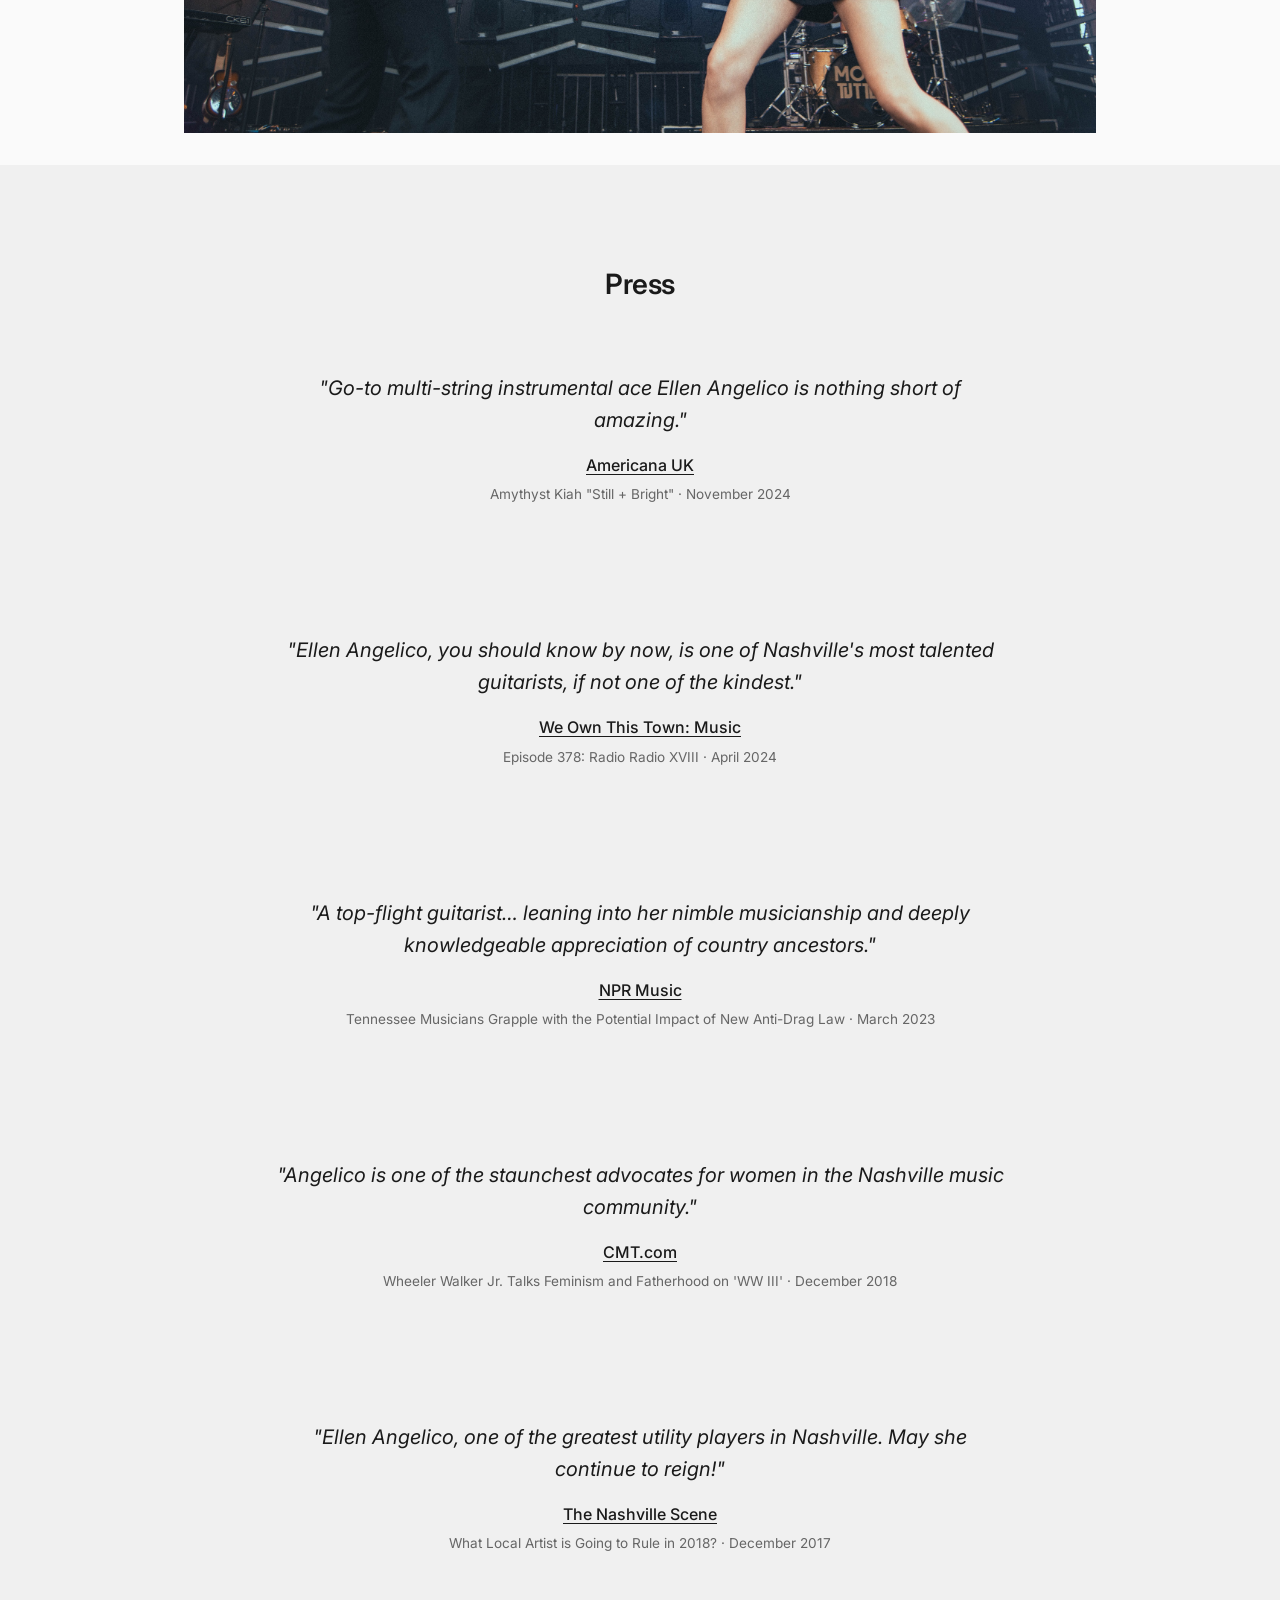
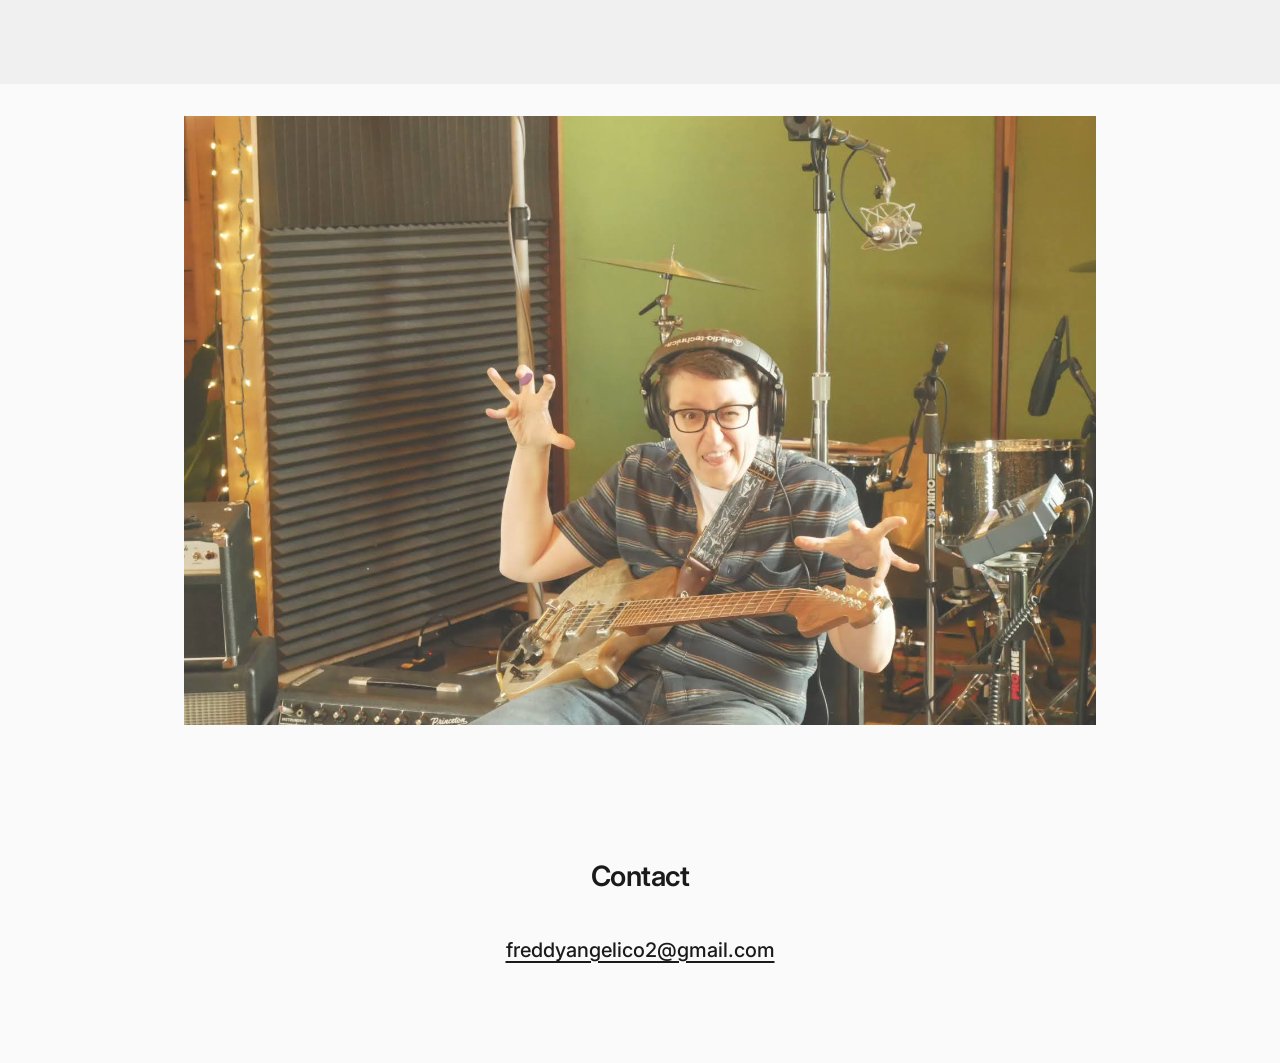
==== commit 0ff71abe: "Update index.html" ====
--- a/index.html
+++ b/index.html
@@ -57,6 +57,10 @@
             <img src="https://ellenangelico.github.io/freddyandgretchenandella.jpg" alt="Freddy Angelico performing with Gretchen Wilson and Ella Langley">
         </div>
 
+        <div class="photo-break">
+            <img src="https://ellenangelico.github.io/freddyandlaineywilsonband.jpg" alt="Freddy Angelico performing with Lainey Wilson">
+        </div>
+
         <section id="media" class="section section-alt">
             <div class="container">
                 <h2>Media</h2>
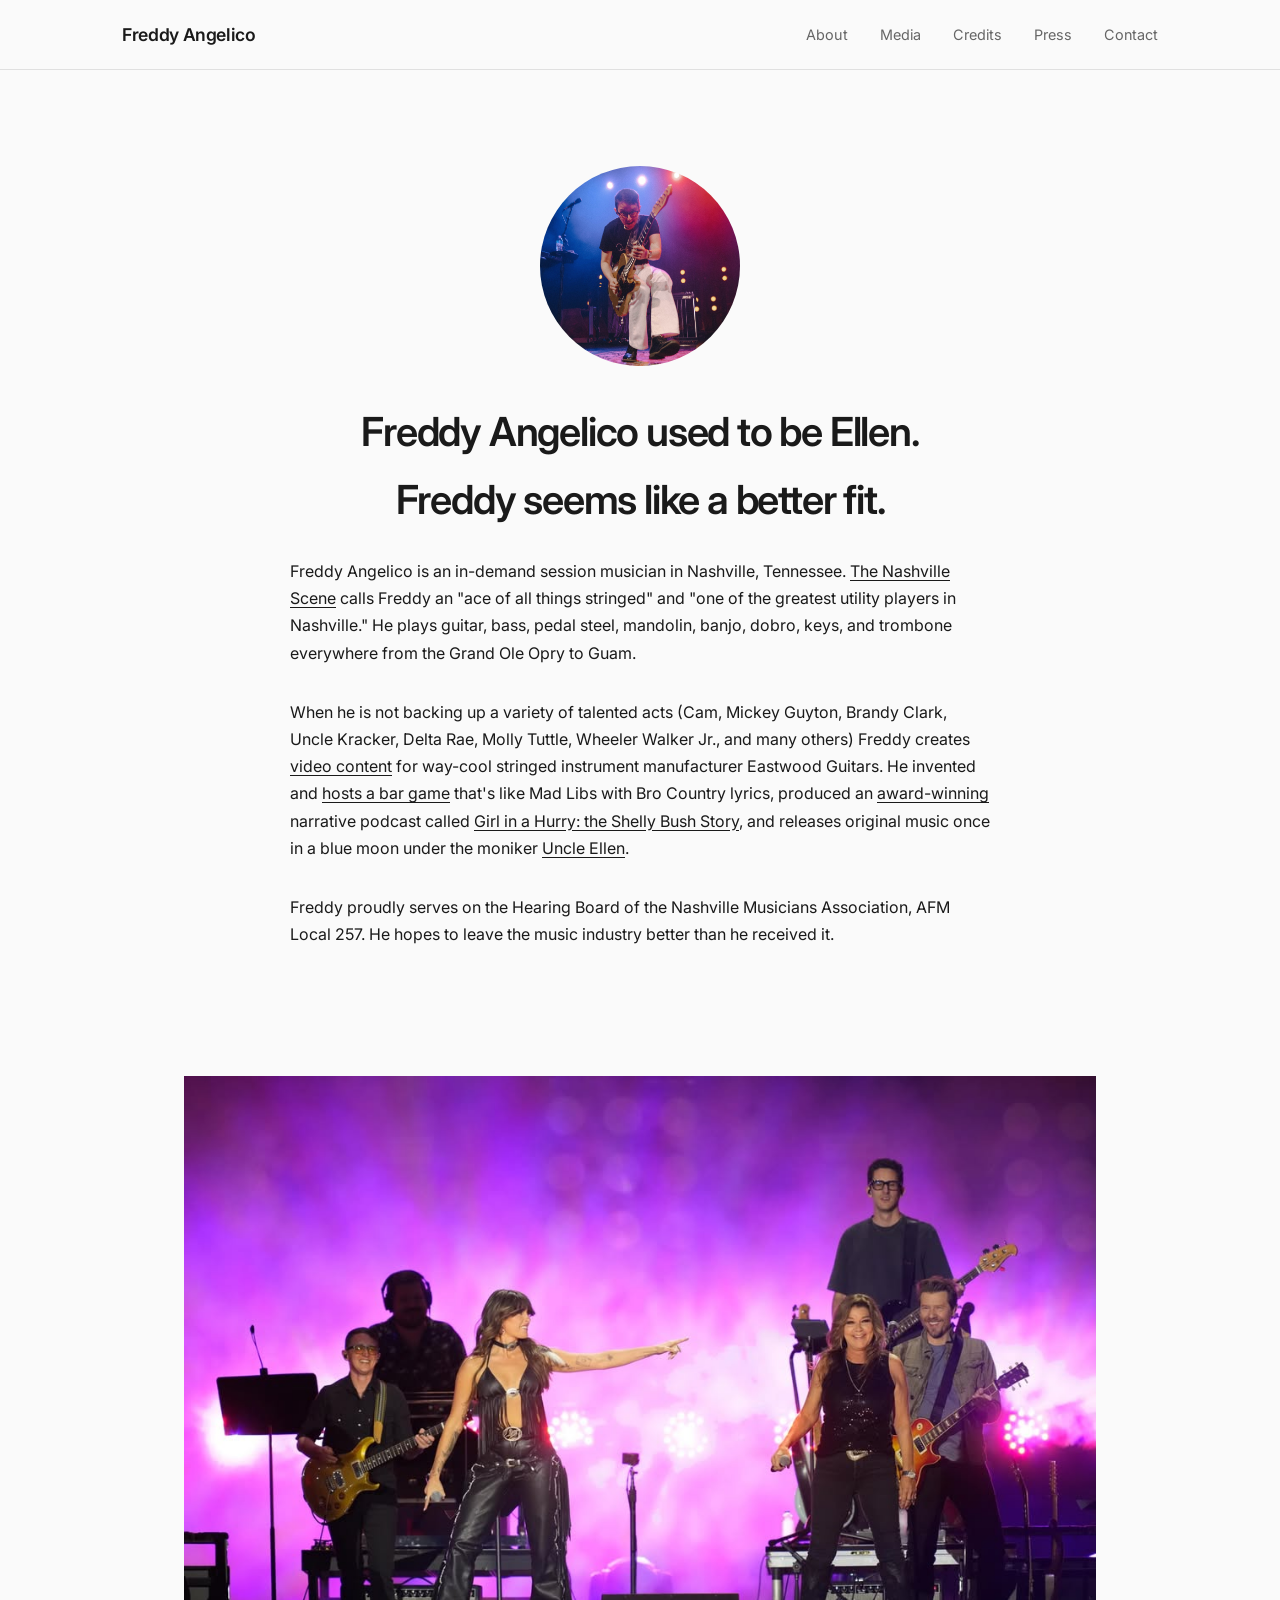
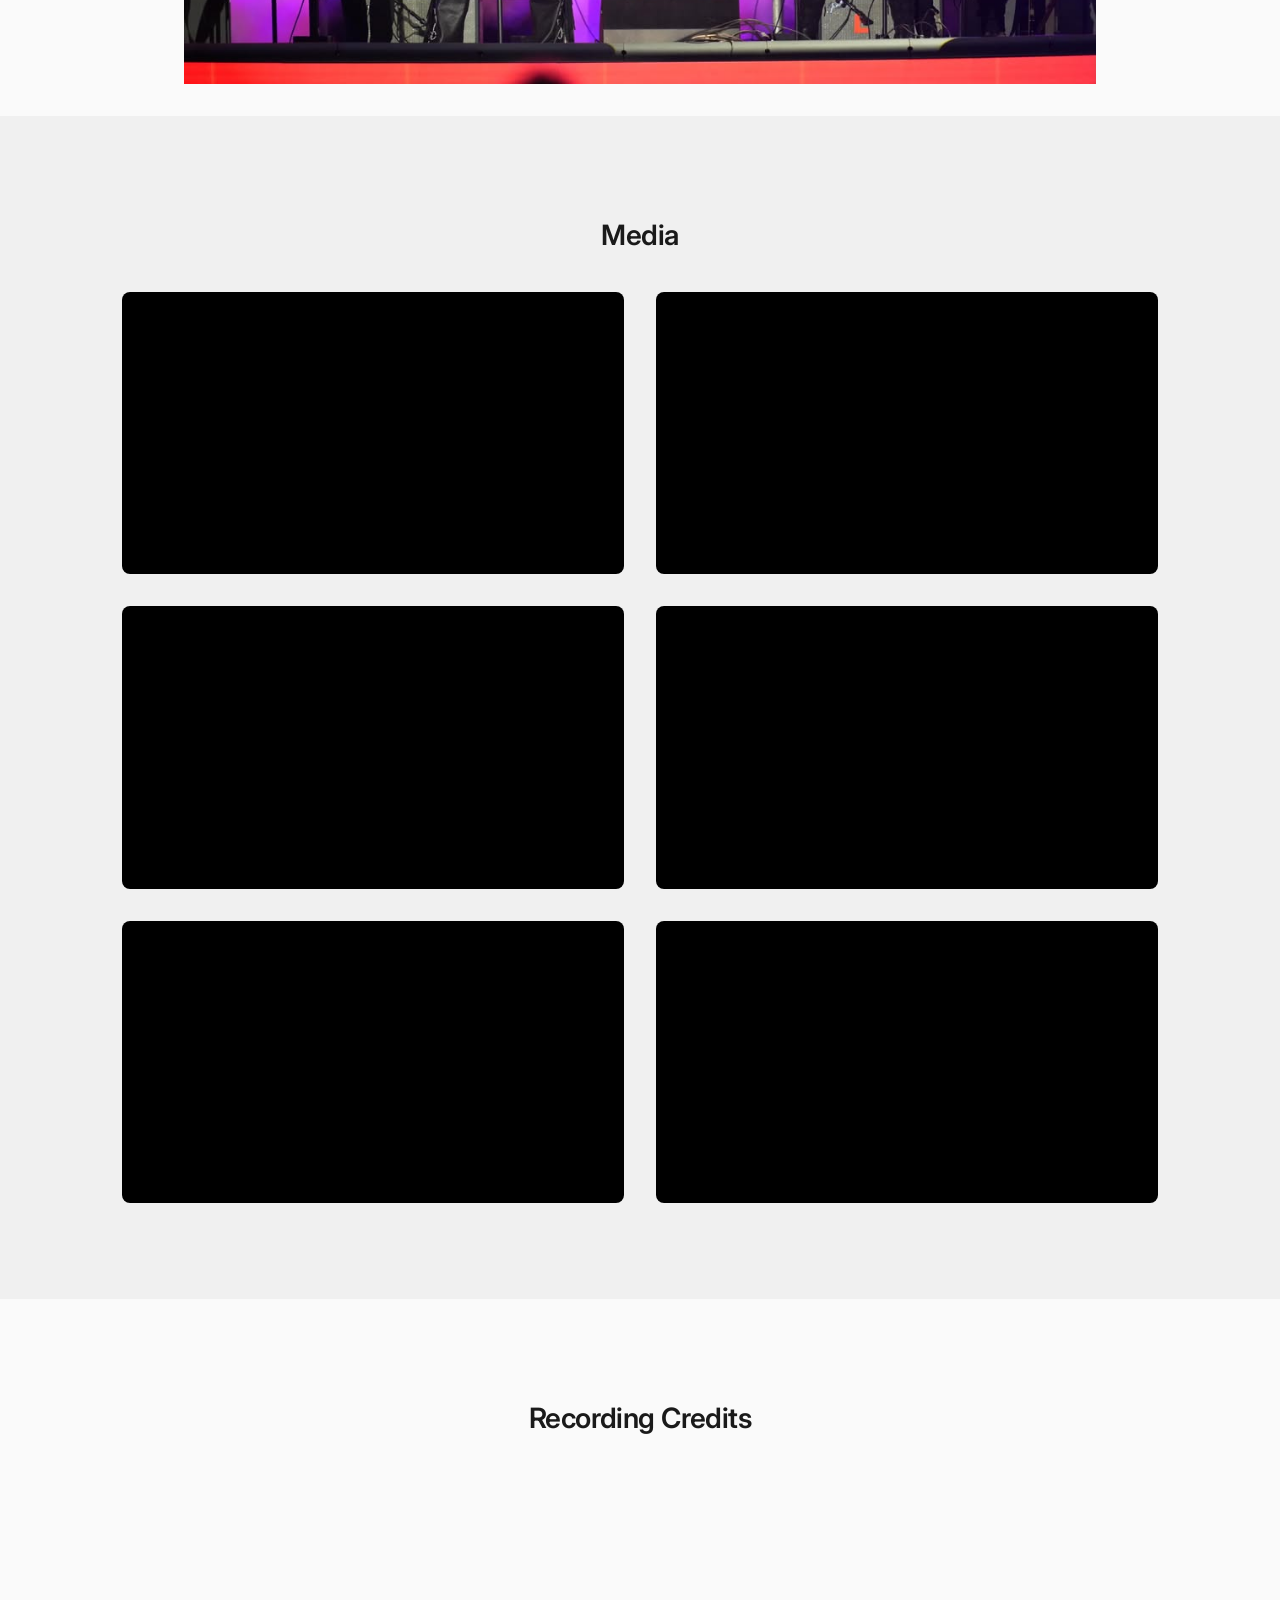
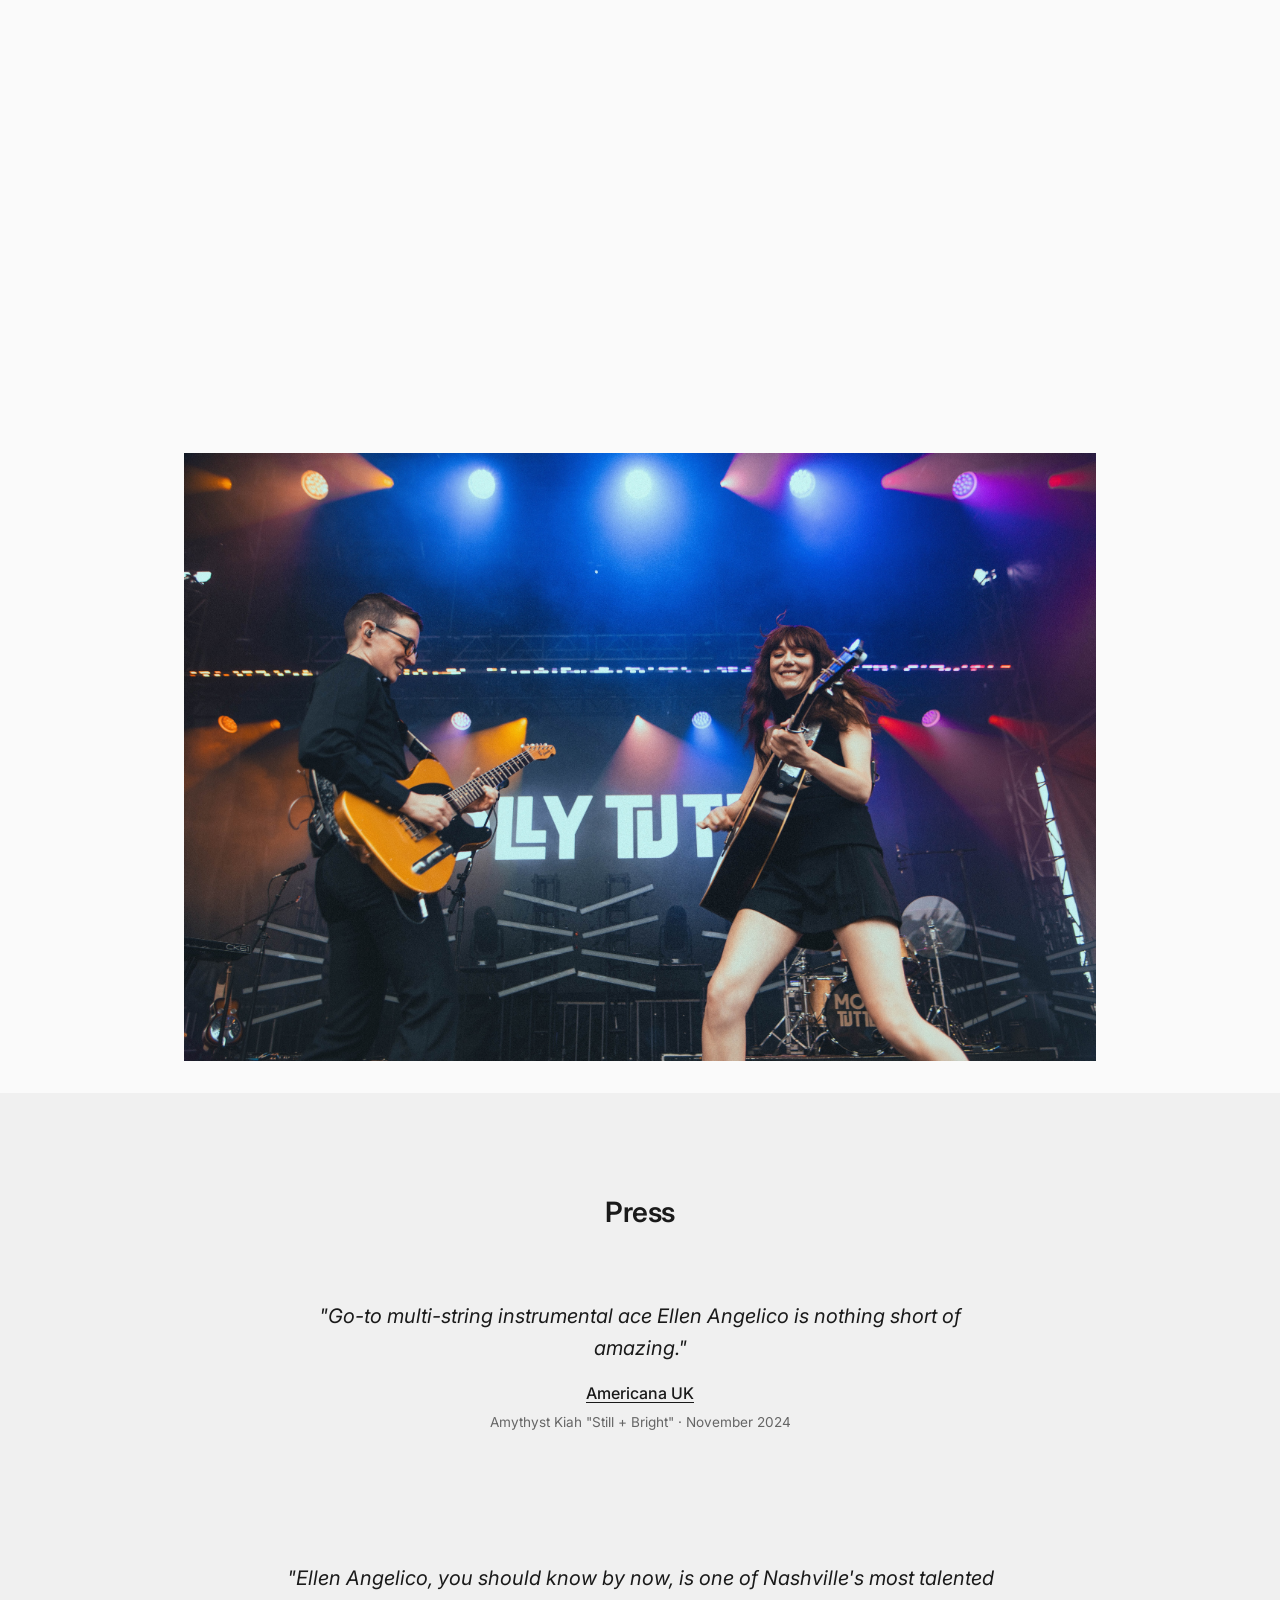
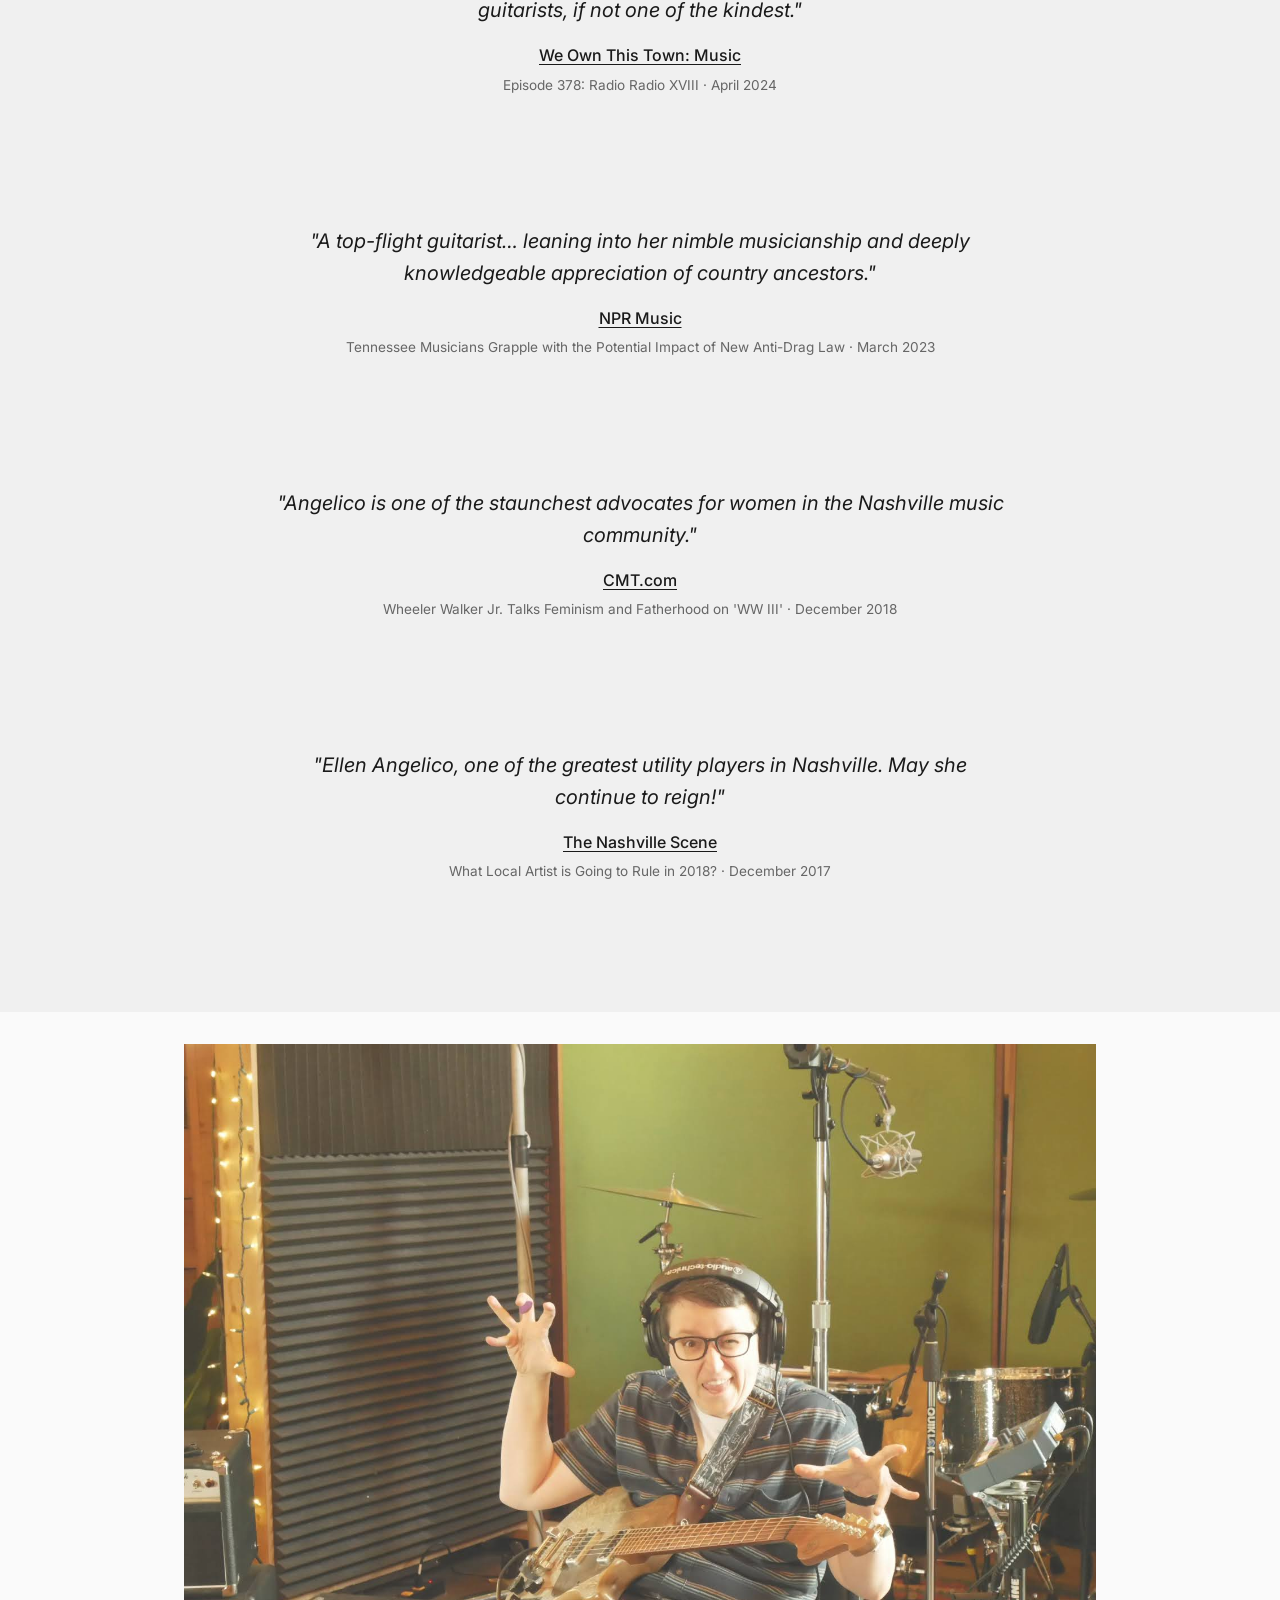
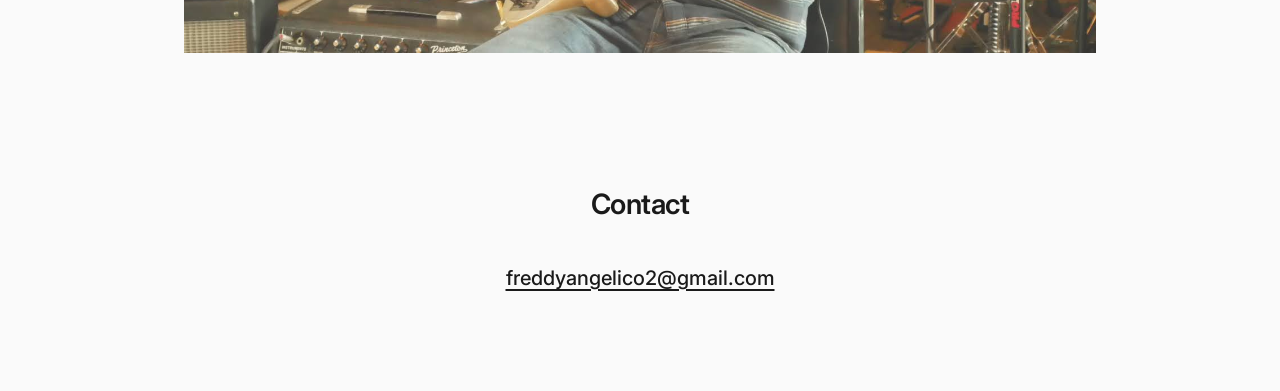
==== commit a277f9a0: "Update index.html" ====
--- a/index.html
+++ b/index.html
@@ -57,10 +57,6 @@
             <img src="https://ellenangelico.github.io/freddyandgretchenandella.jpg" alt="Freddy Angelico performing with Gretchen Wilson and Ella Langley">
         </div>
 
-        <div class="photo-break">
-            <img src="https://ellenangelico.github.io/freddyandlaineywilsonband.jpg" alt="Freddy Angelico performing with Lainey Wilson">
-        </div>
-
         <section id="media" class="section section-alt">
             <div class="container">
                 <h2>Media</h2>
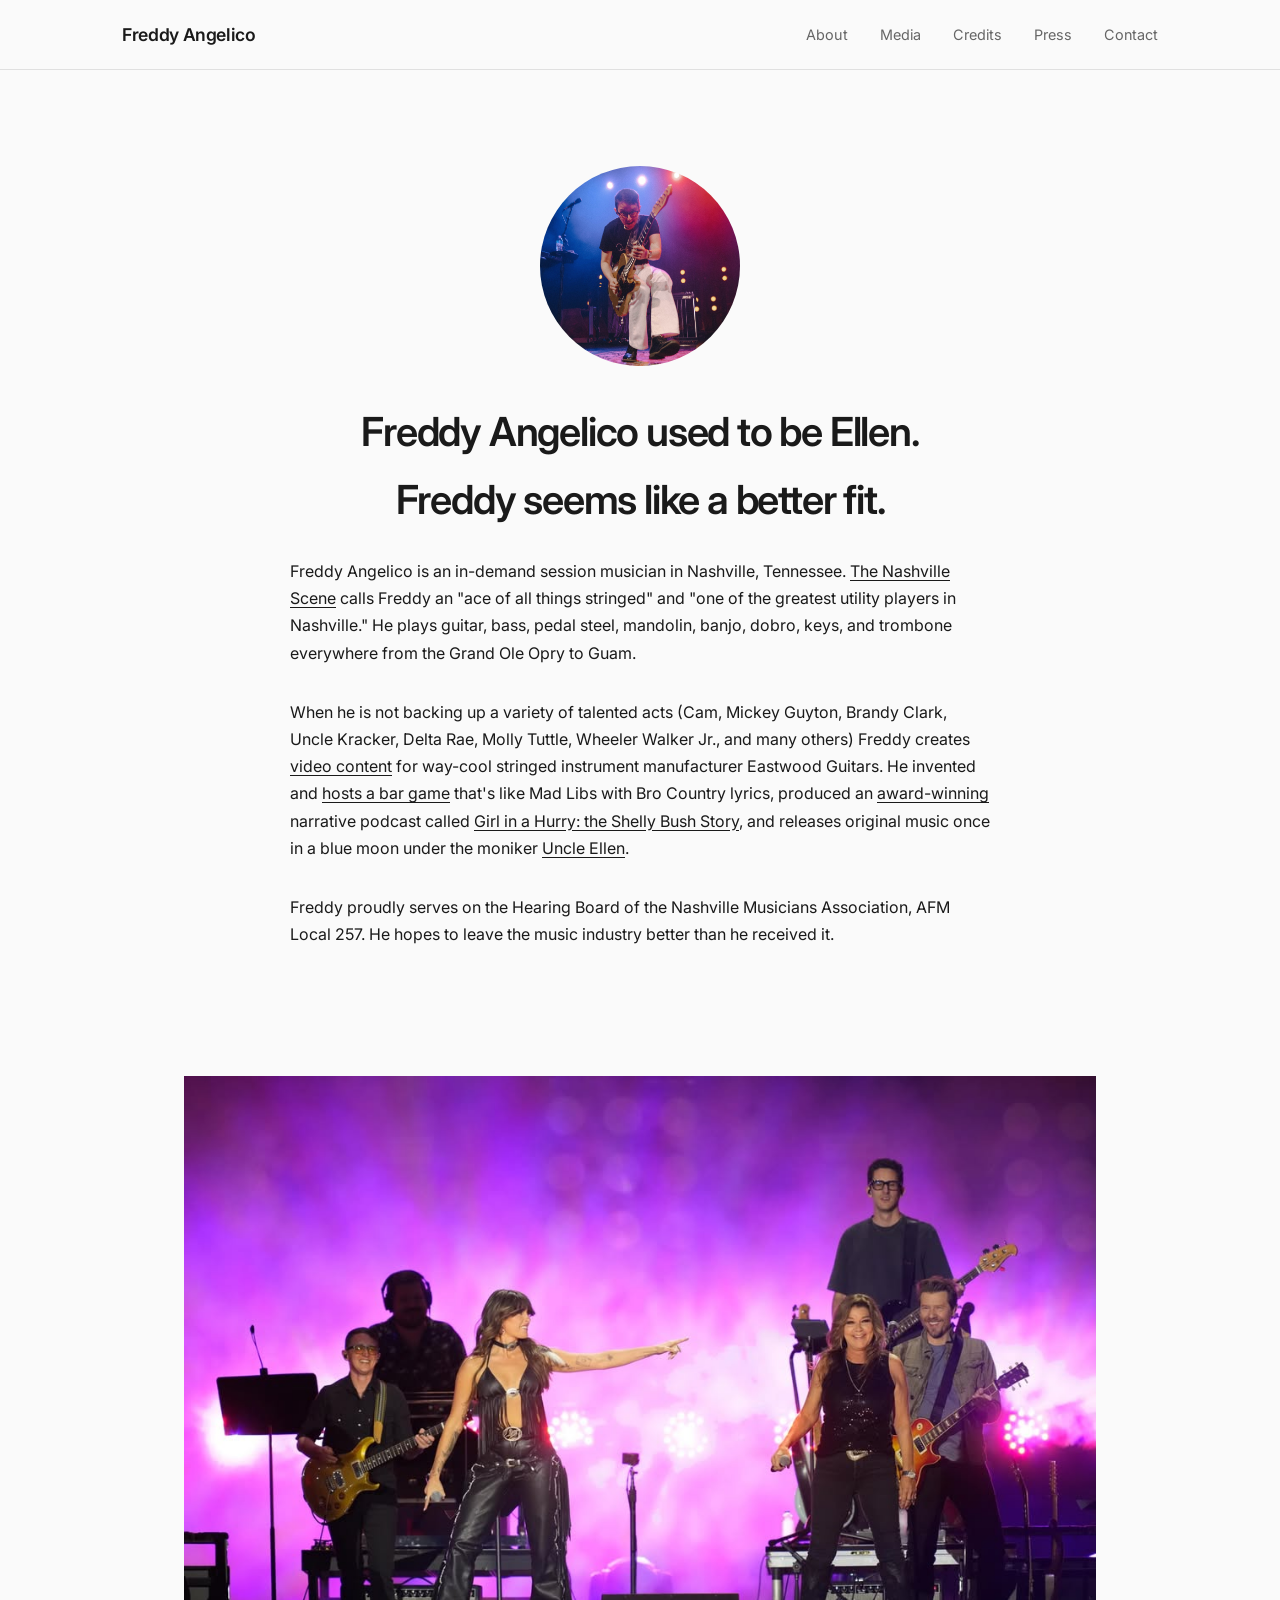
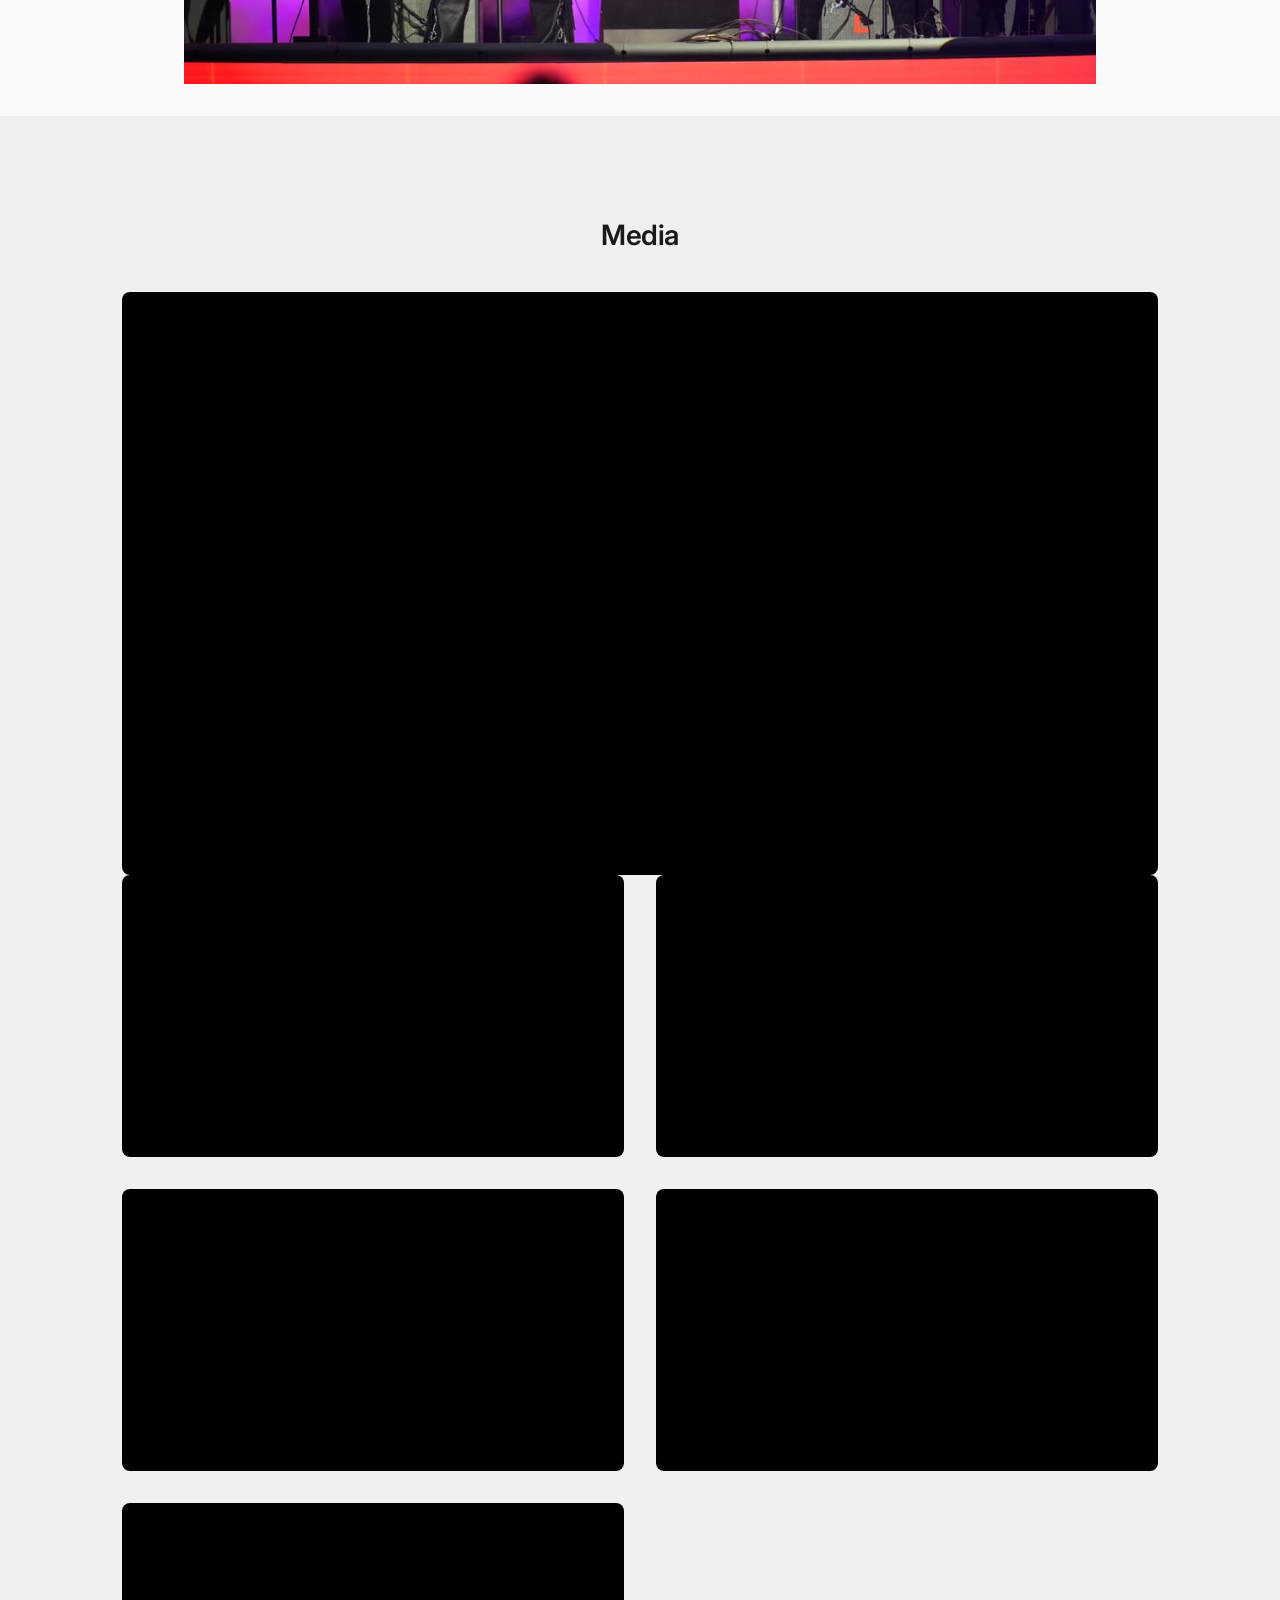
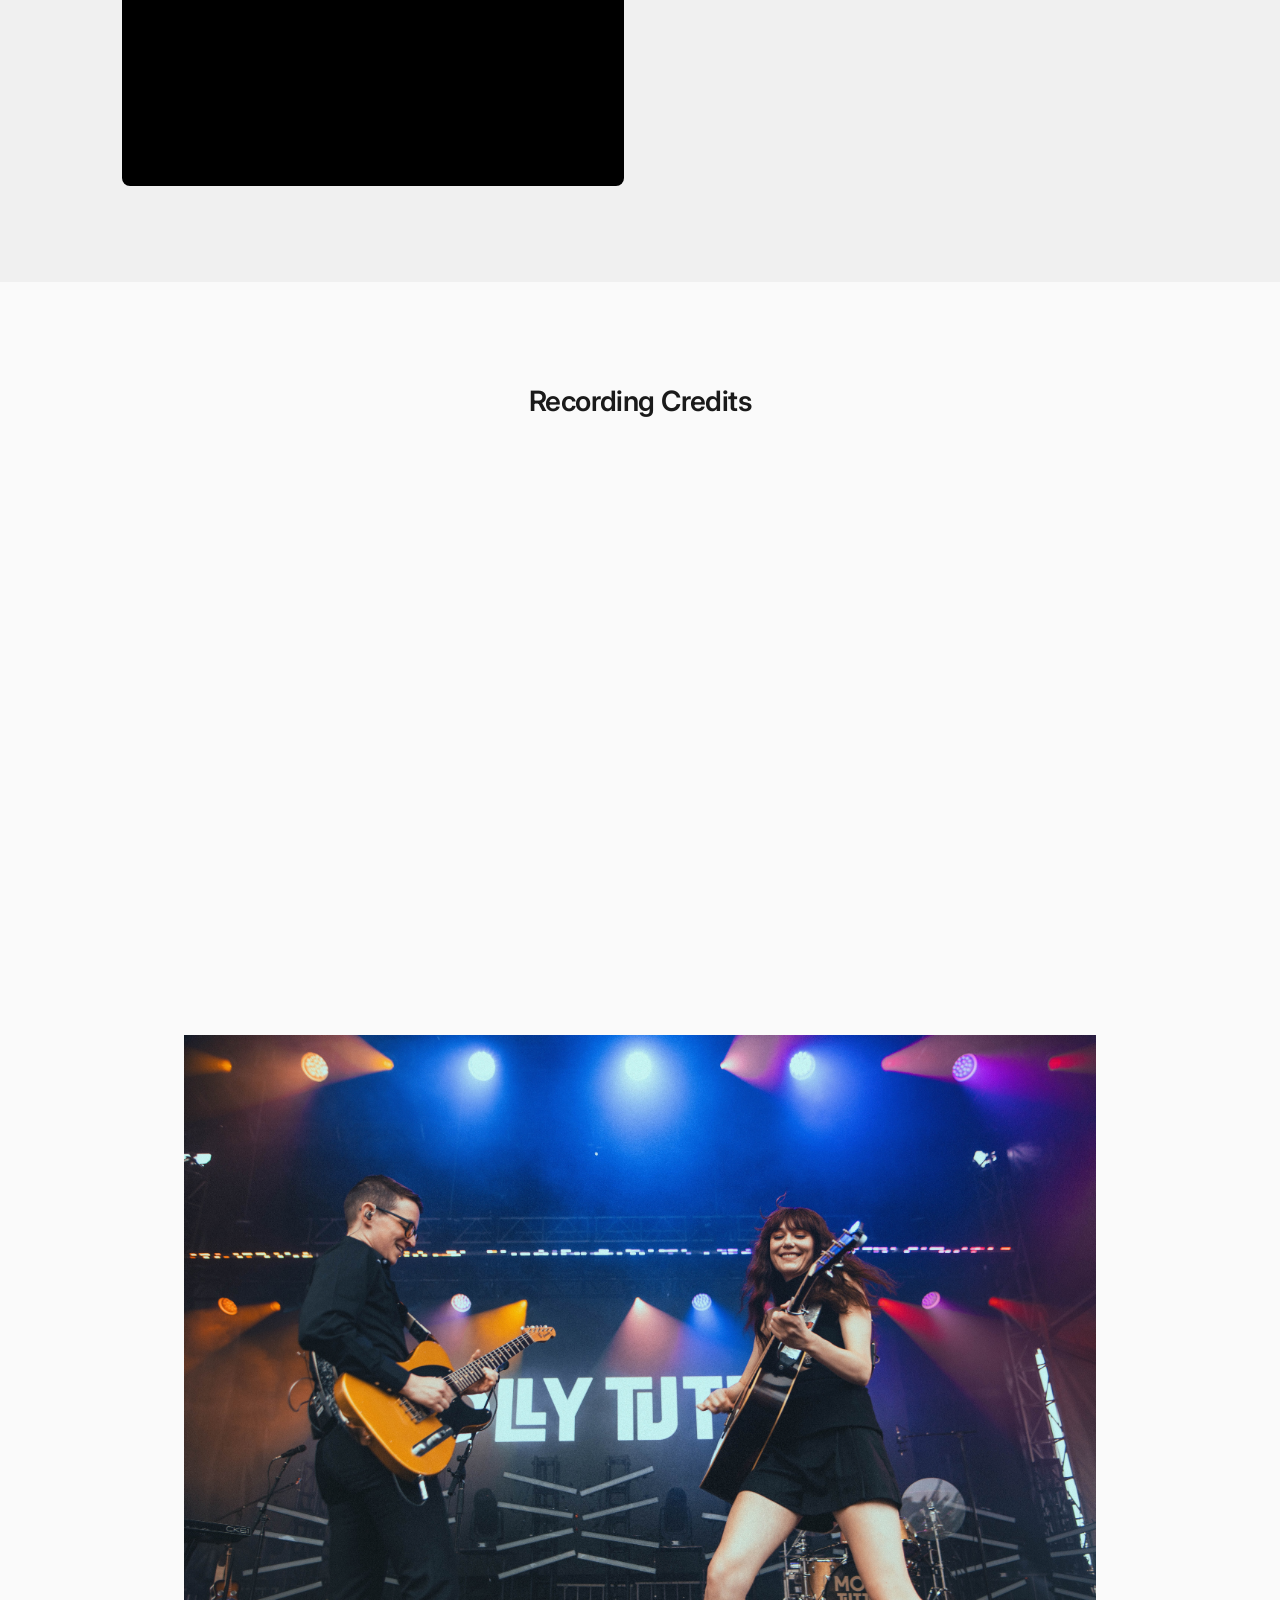
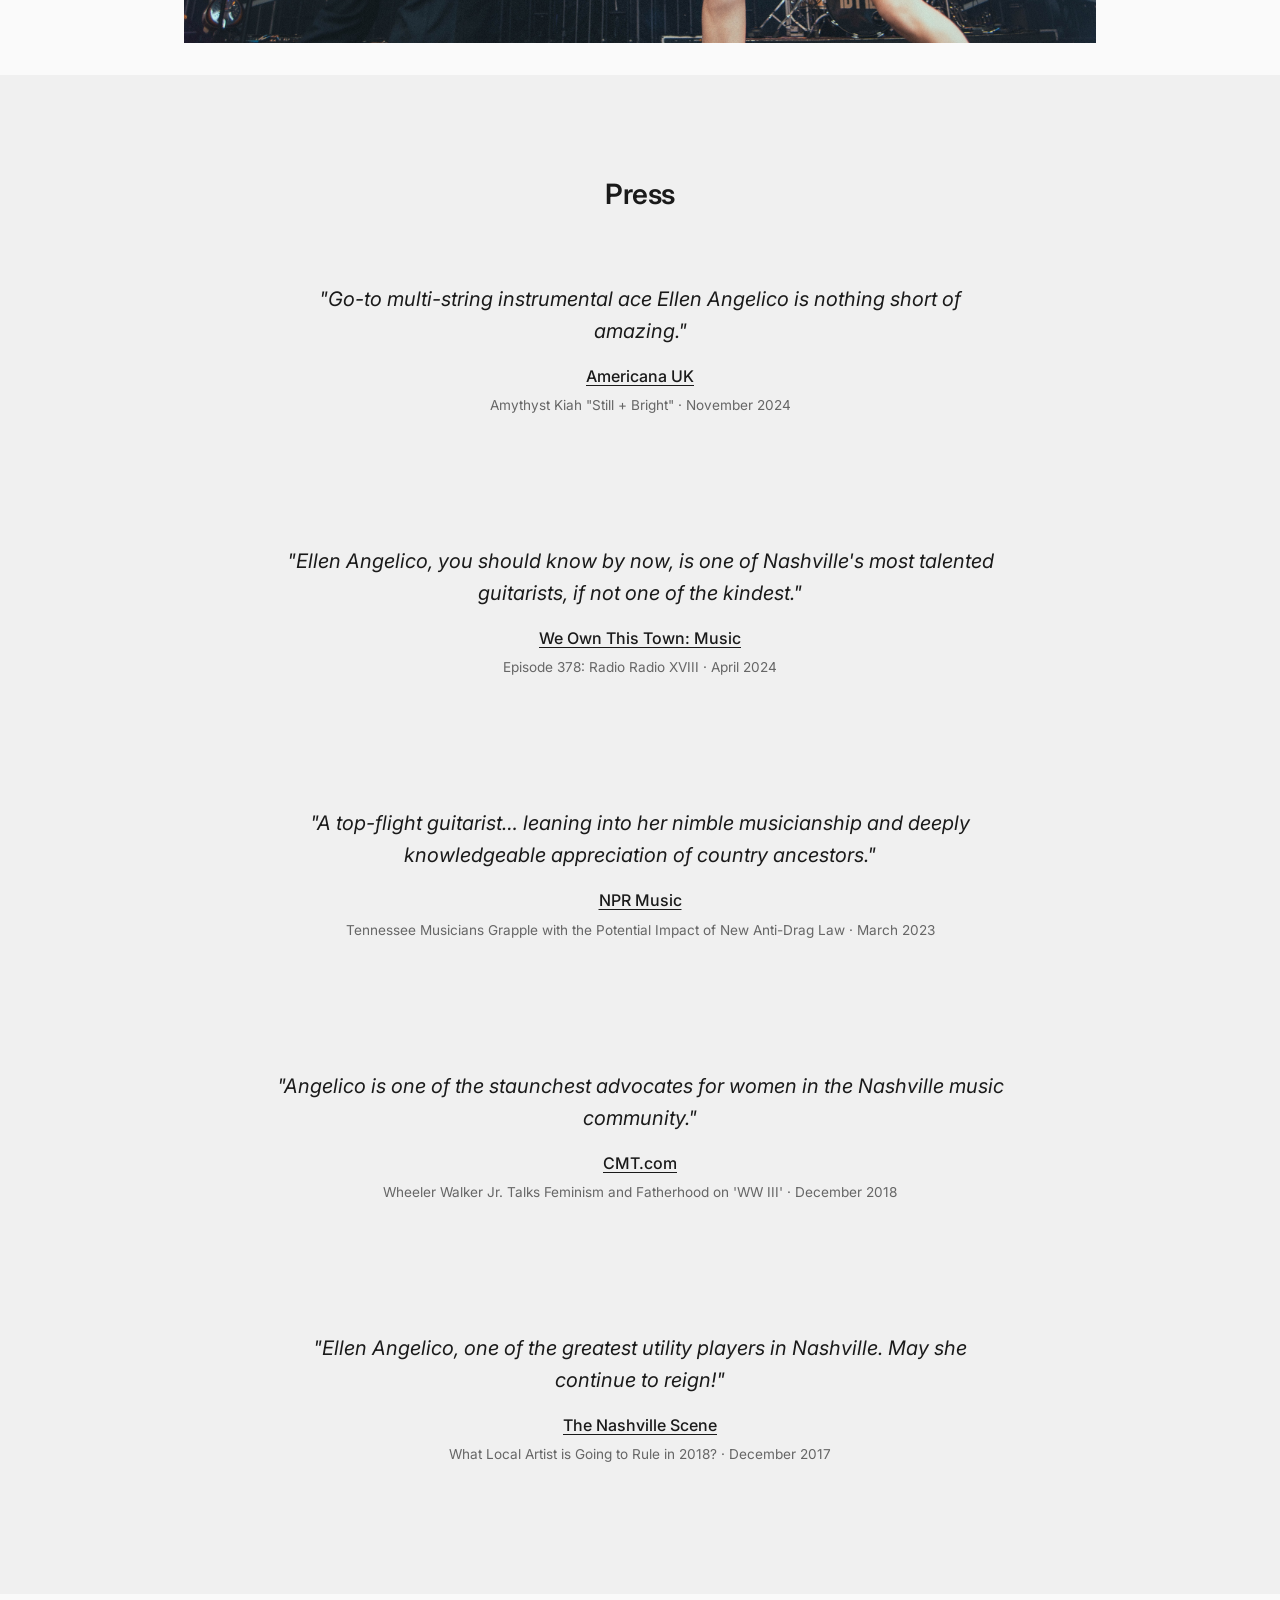
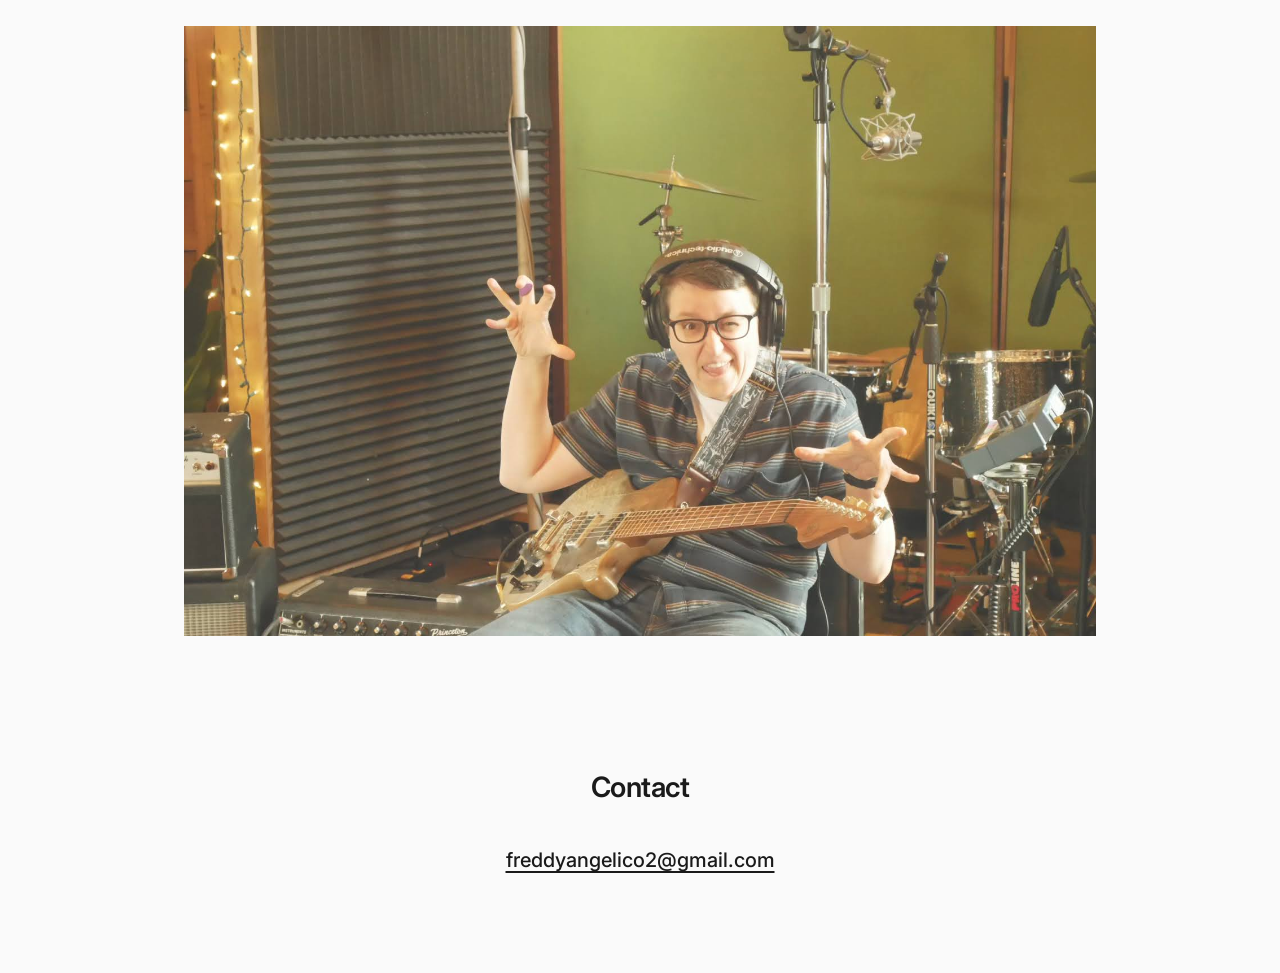
==== commit c9a39e0f: "Update index.html" ====
--- a/index.html
+++ b/index.html
@@ -60,6 +60,15 @@
         <section id="media" class="section section-alt">
             <div class="container">
                 <h2>Media</h2>
+                <div class="video-wrapper">
+                        <iframe
+                            src="https://www.youtube.com/embed/gmg8o4o_Xfc"
+                            title="Live Performance with Gretchen Wilson and Ella Langley"
+                            frameborder="0"
+                            allow="accelerometer; autoplay; clipboard-write; encrypted-media; gyroscope; picture-in-picture"
+                            allowfullscreen>
+                        </iframe>
+                    </div>
                 <div class="video-grid">
                     <div class="video-wrapper">
                         <iframe
@@ -72,8 +81,8 @@
                     </div>
                     <div class="video-wrapper">
                         <iframe
-                            src="https://www.youtube.com/embed/gmg8o4o_Xfc"
-                            title="Live Performance with Gretchen Wilson and Ella Langley"
+                            src="https://www.youtube.com/embed/kNVE8ZBmZAk?si=V78OSAI9DJ5PO1UT"
+                            title="Live Performance with Carrie Underwood"
                             frameborder="0"
                             allow="accelerometer; autoplay; clipboard-write; encrypted-media; gyroscope; picture-in-picture"
                             allowfullscreen>
@@ -101,15 +110,6 @@
                         <iframe
                             src="https://www.youtube.com/embed/m3efZ7JAukw?start=164"
                             title="Live Performance with Lola Kirke"
-                            frameborder="0"
-                            allow="accelerometer; autoplay; clipboard-write; encrypted-media; gyroscope; picture-in-picture"
-                            allowfullscreen>
-                        </iframe>
-                    </div>
-                    <div class="video-wrapper">
-                        <iframe
-                            src="https://www.youtube.com/embed/lo0pD3mE0XA?start=48"
-                            title="Live Performance with Foy Vance and Keith Urban"
                             frameborder="0"
                             allow="accelerometer; autoplay; clipboard-write; encrypted-media; gyroscope; picture-in-picture"
                             allowfullscreen>
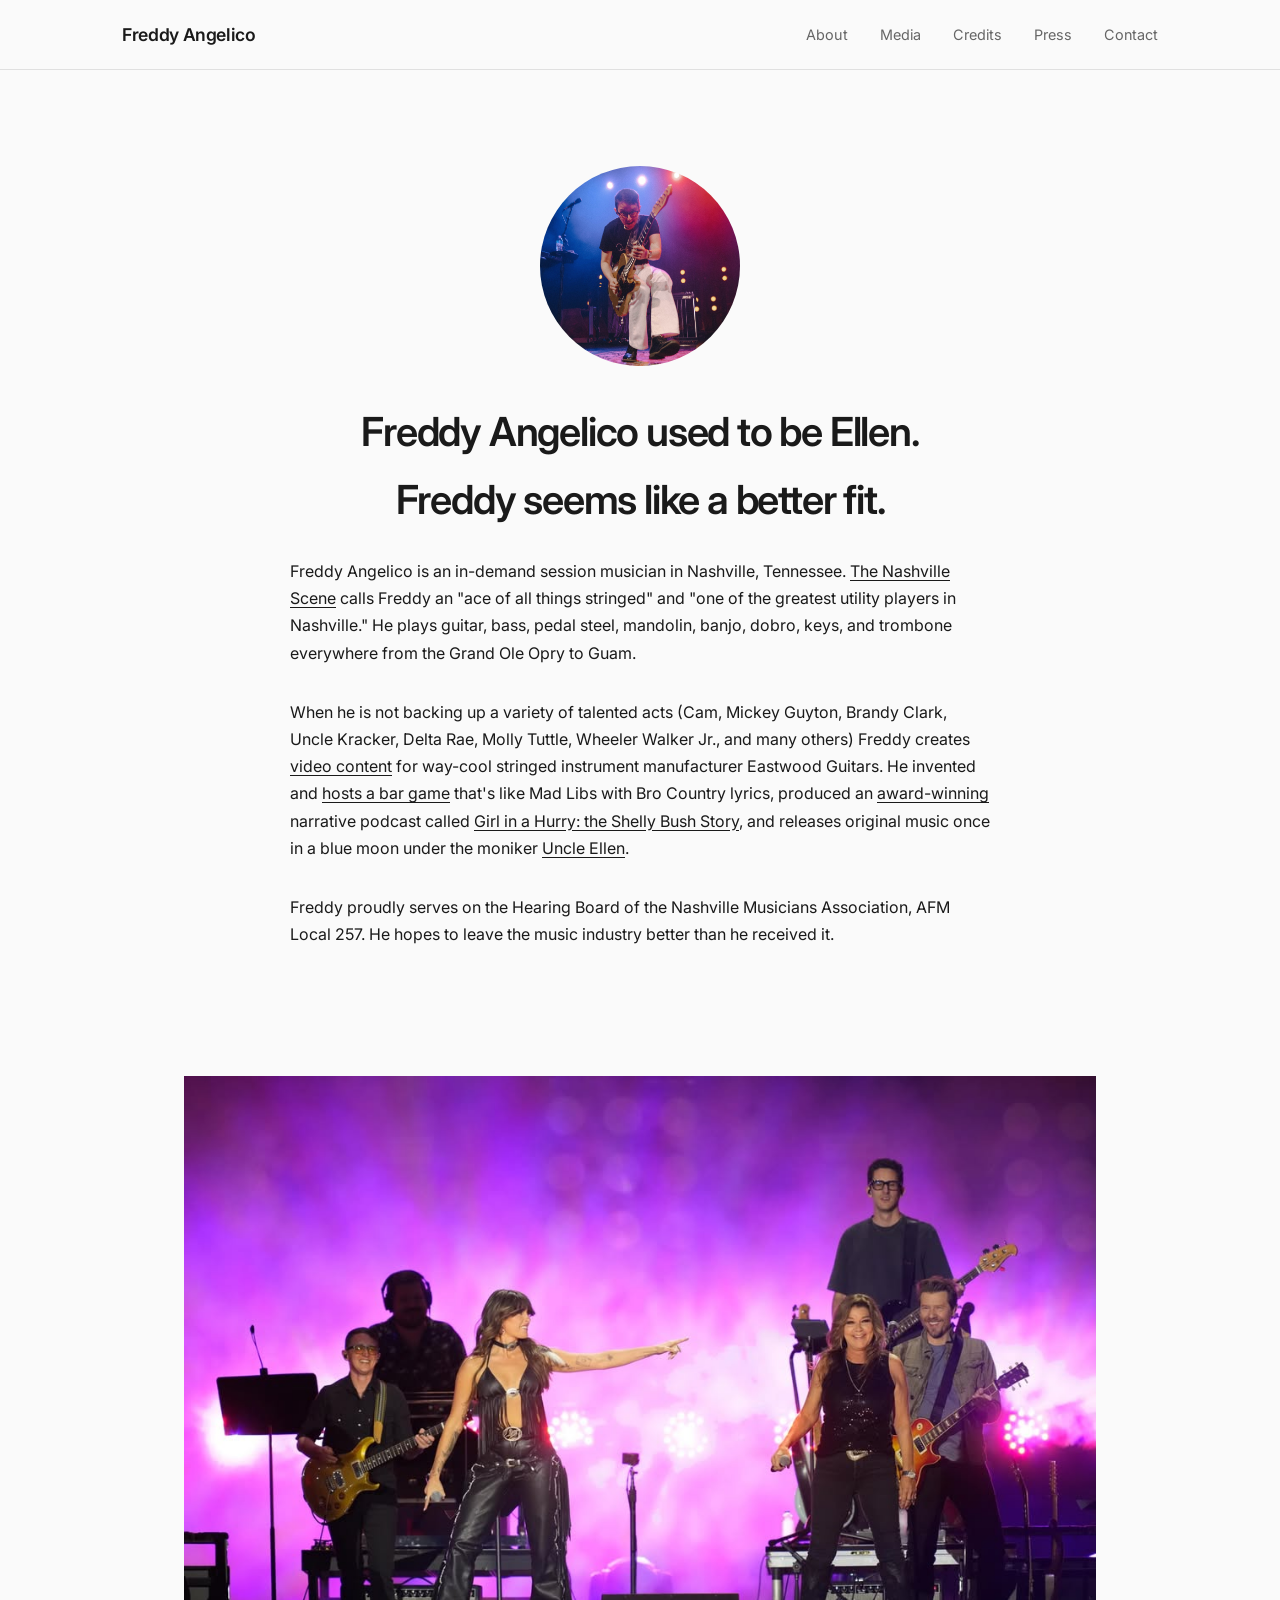
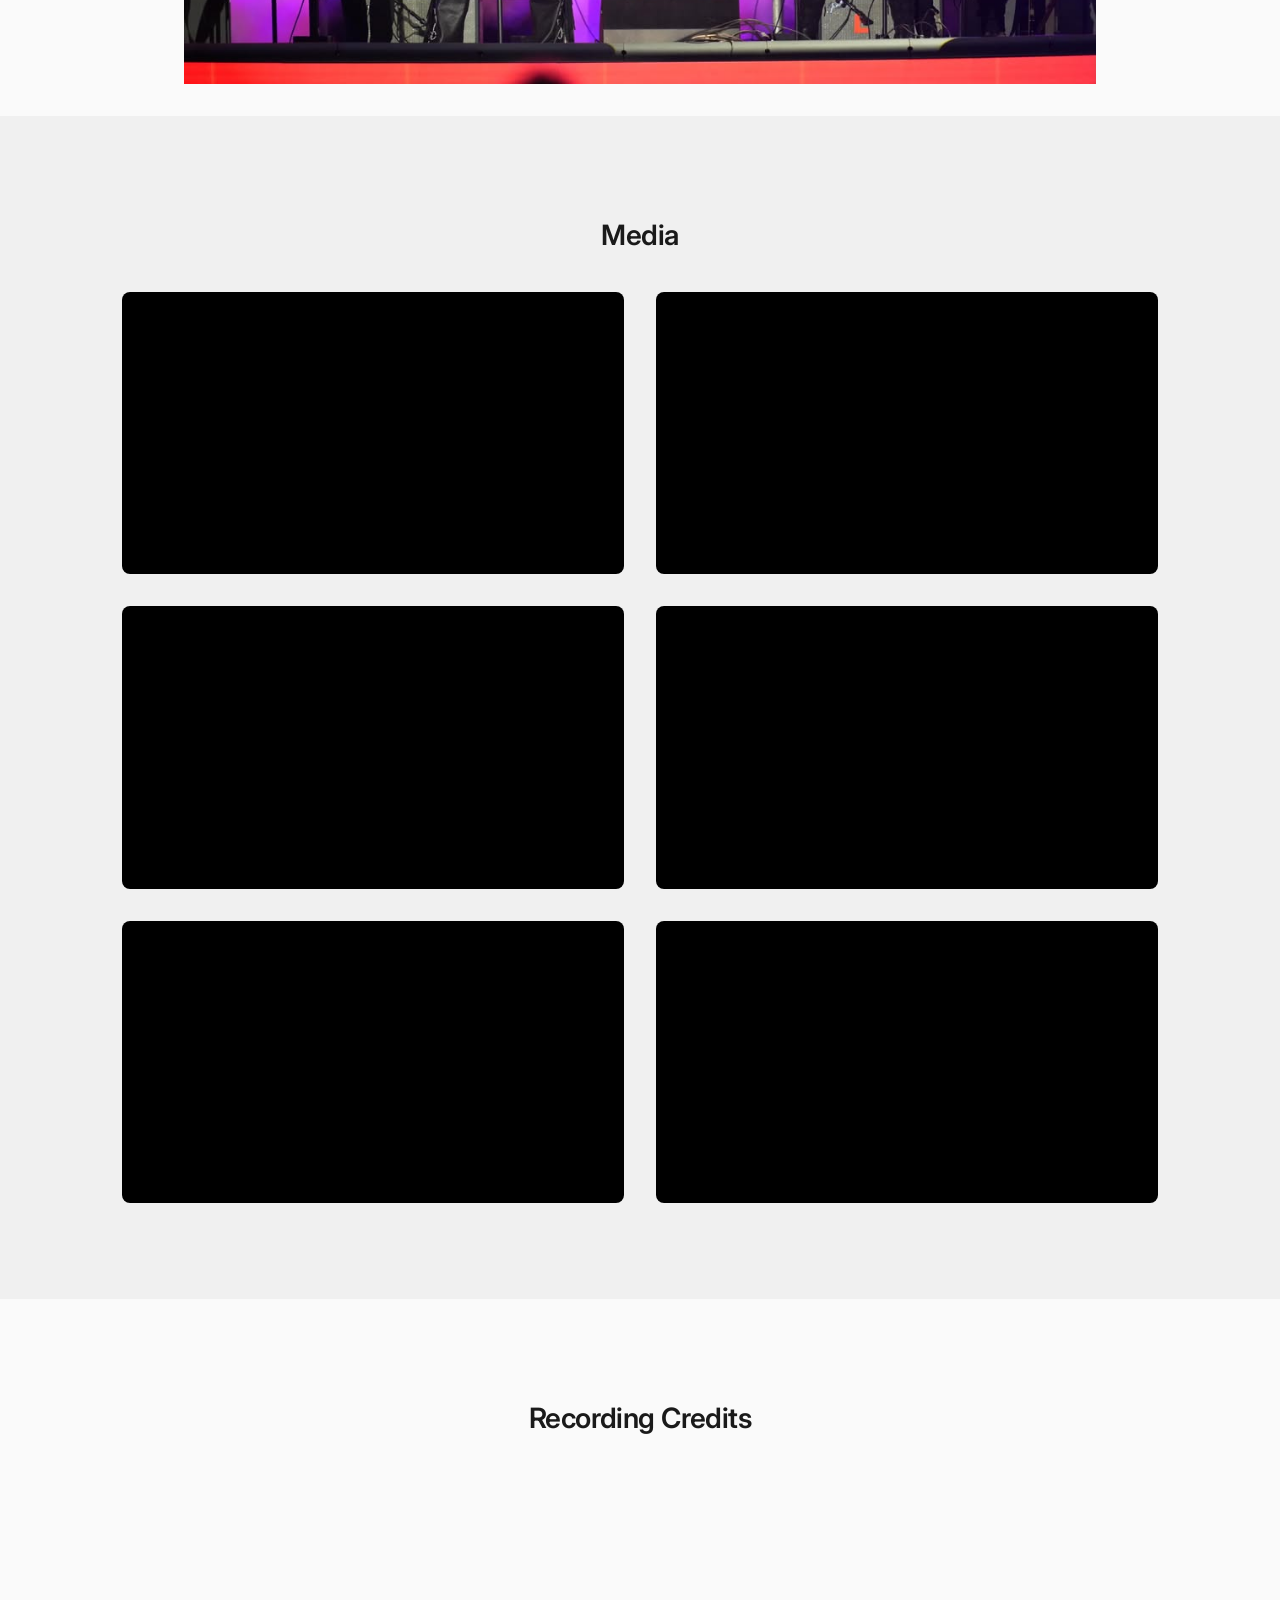
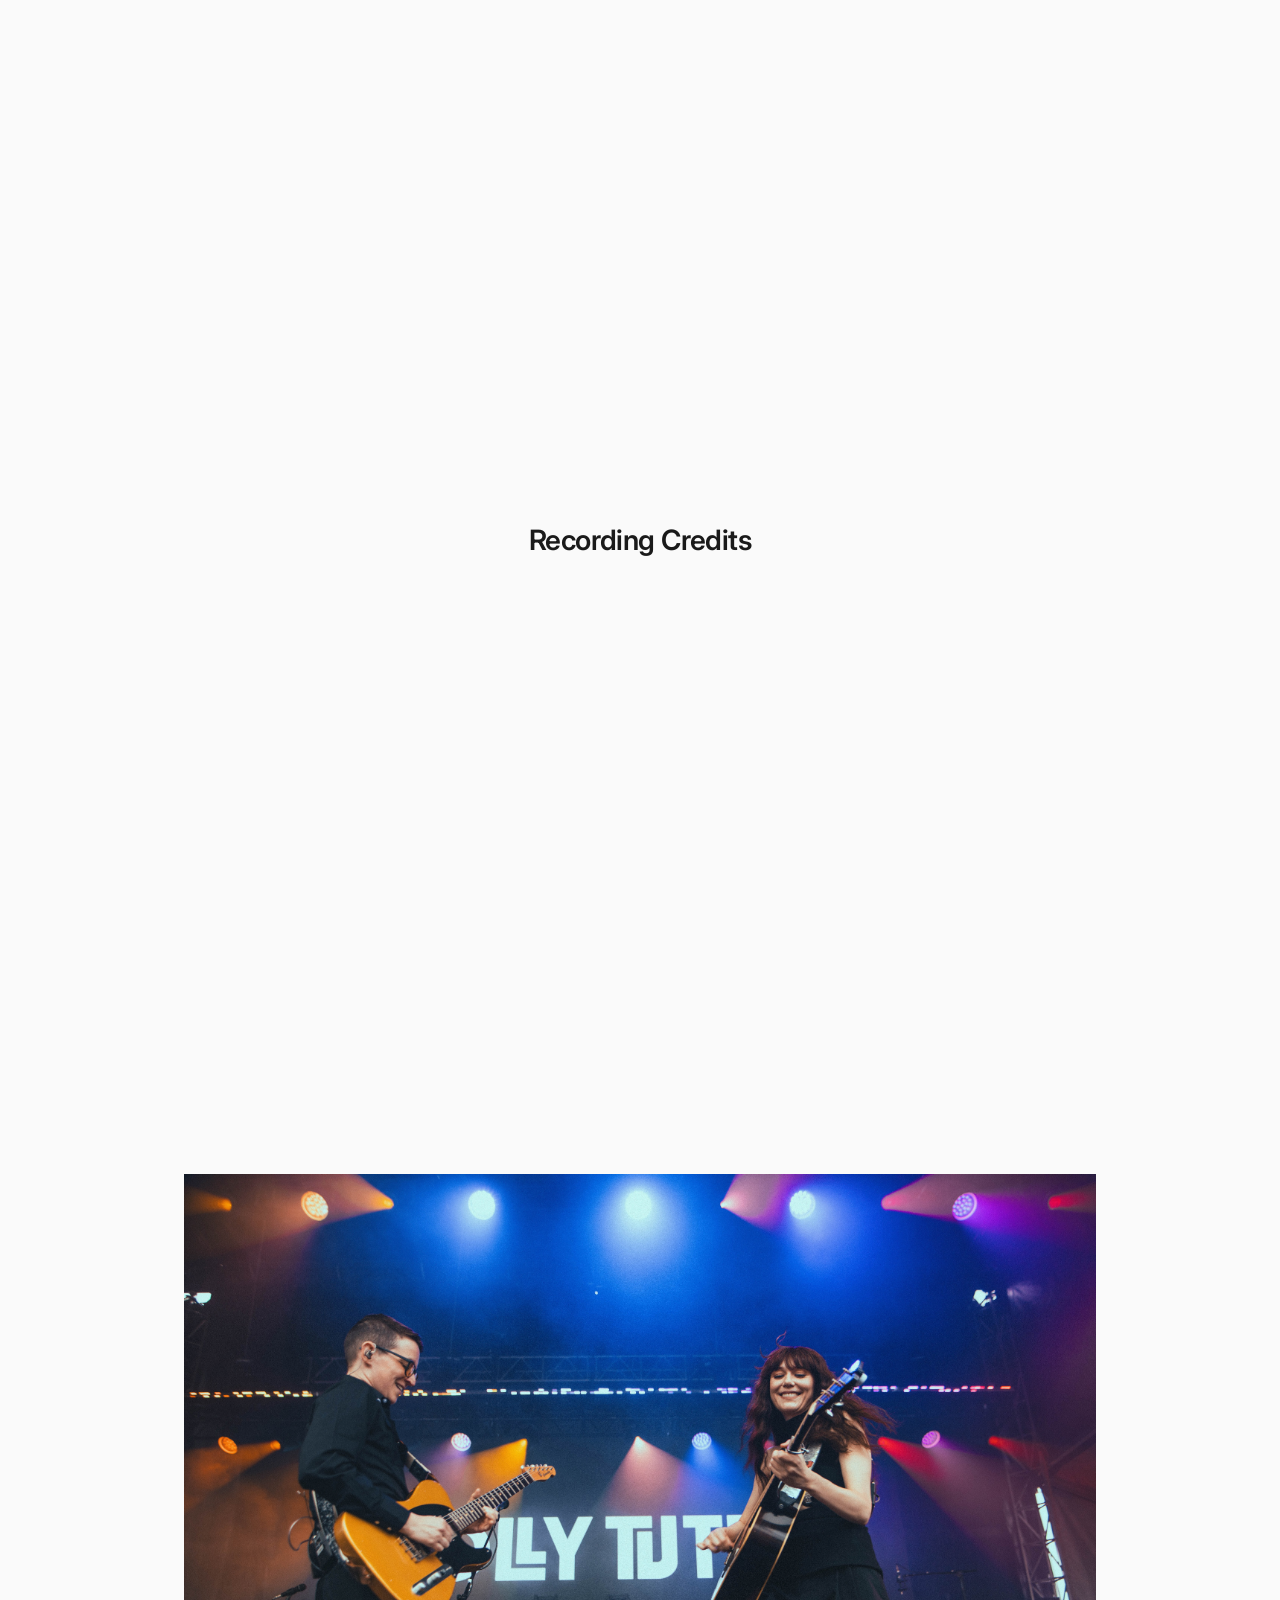
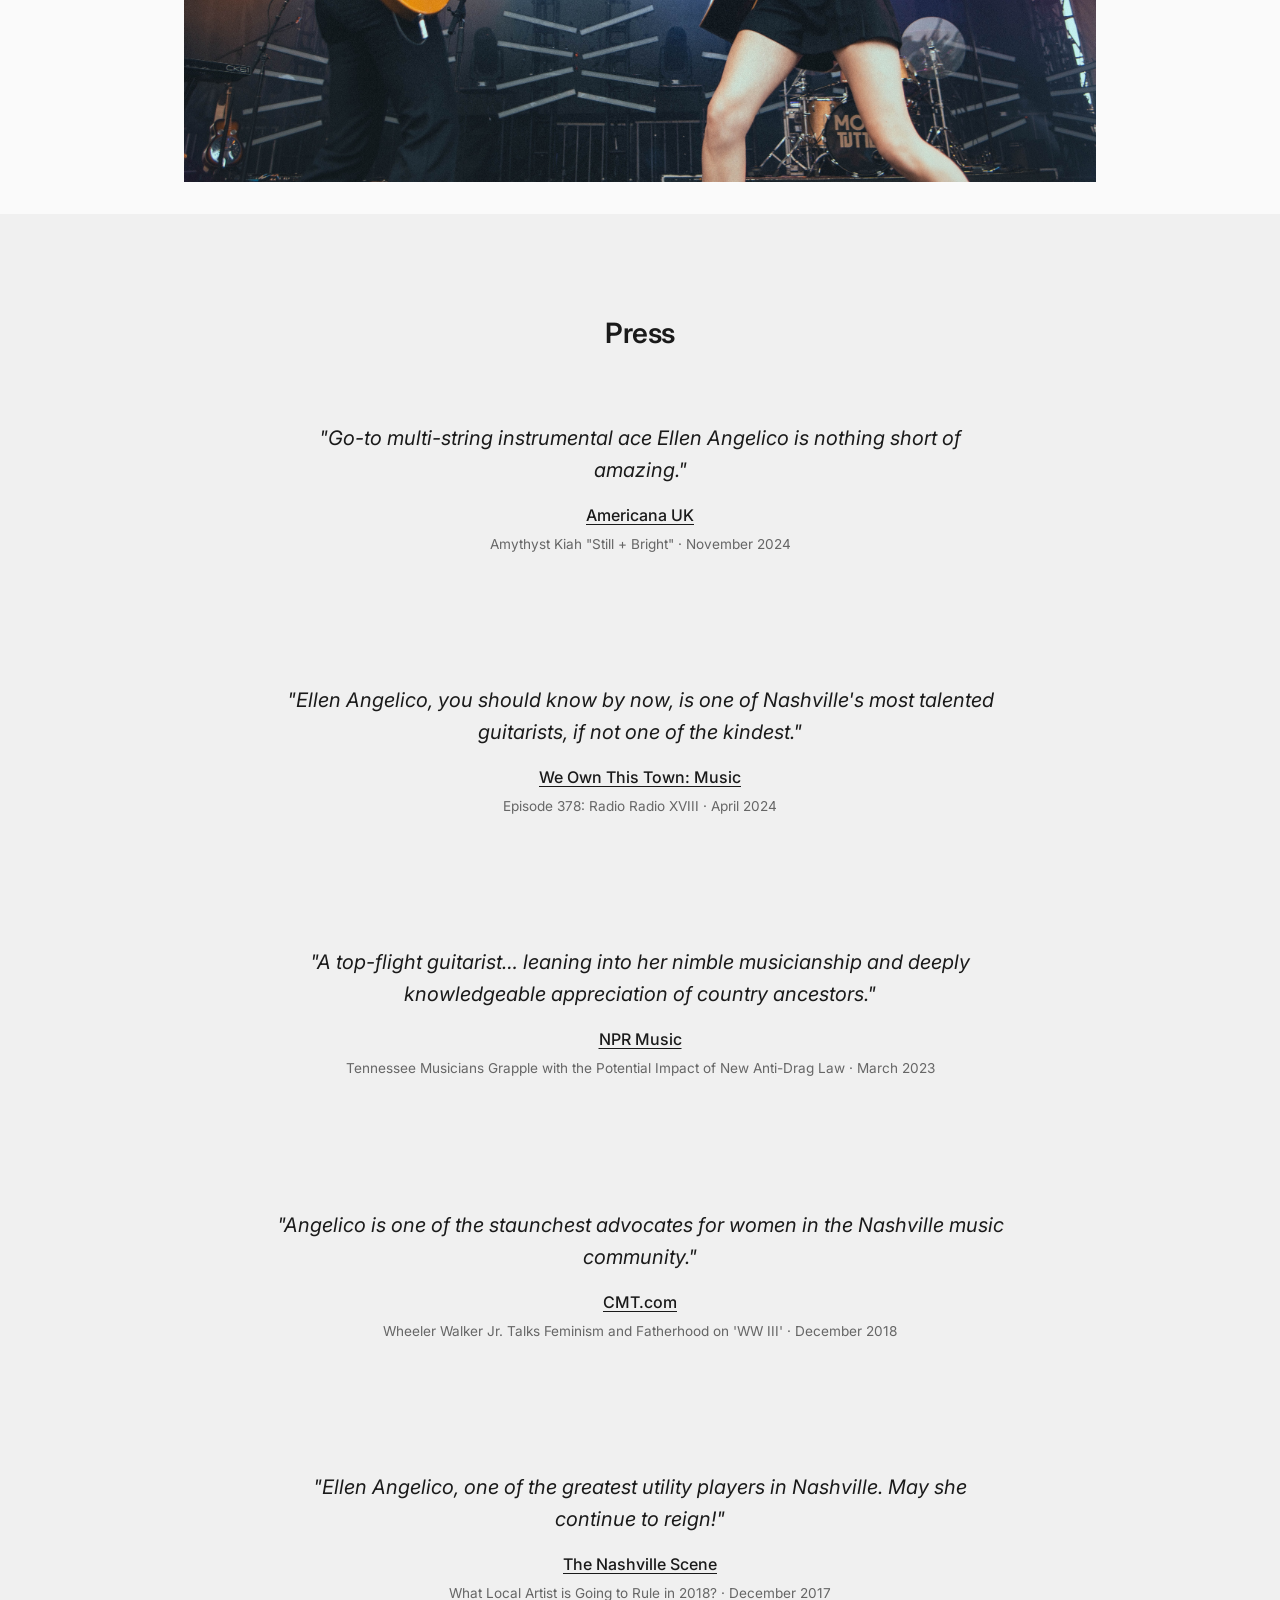
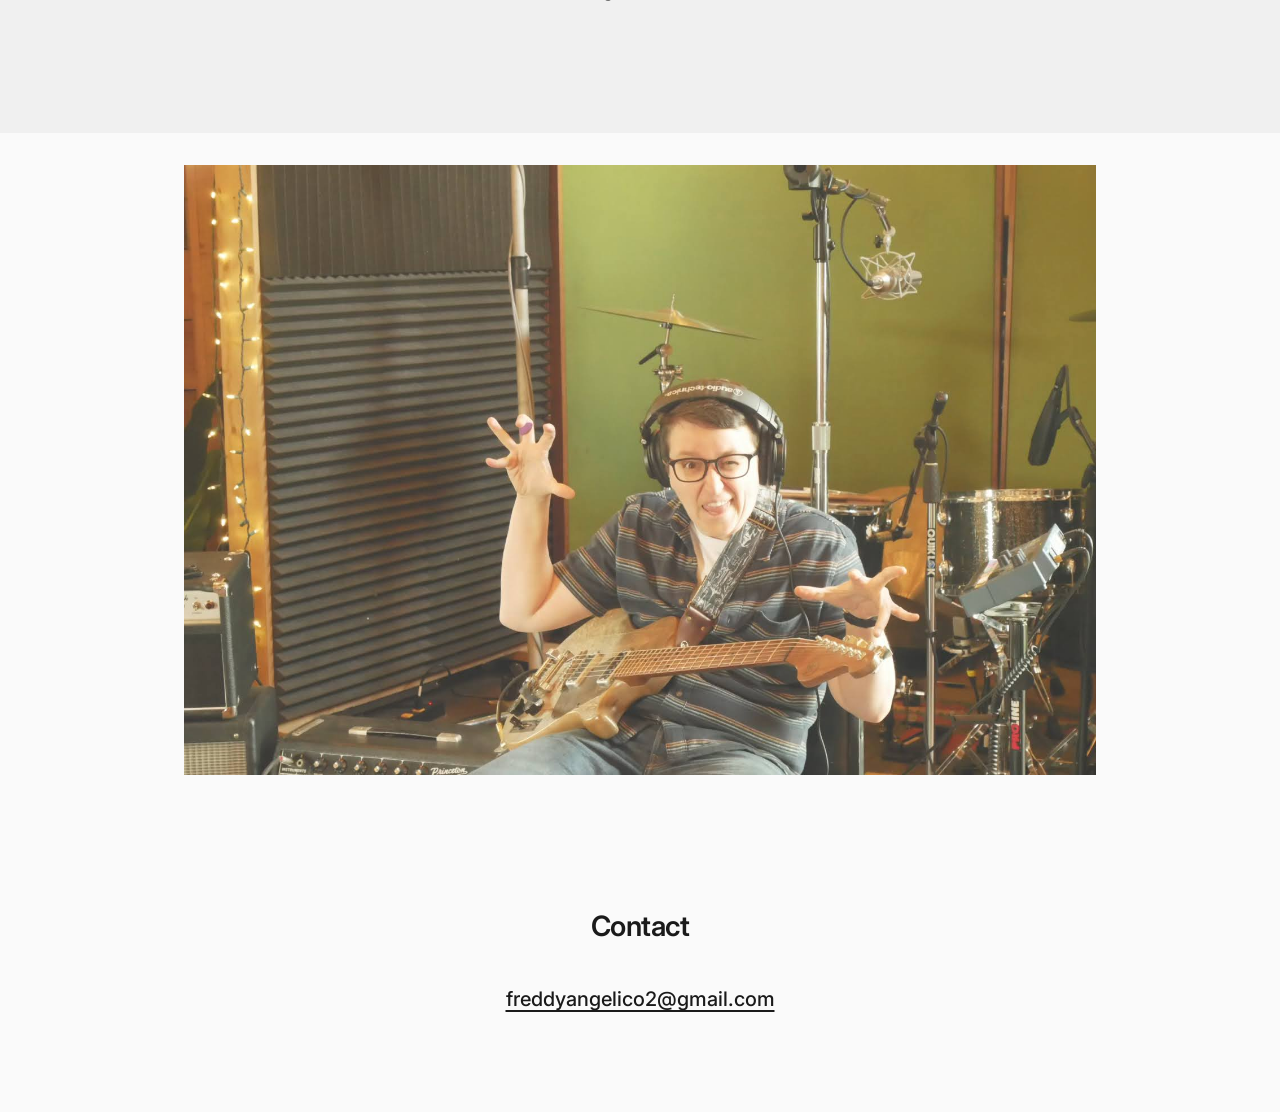
==== commit bbb0c0a6: "Update index.html" ====
--- a/index.html
+++ b/index.html
@@ -60,7 +60,17 @@
         <section id="media" class="section section-alt">
             <div class="container">
                 <h2>Media</h2>
-                <div class="video-wrapper">
+                <div class="video-grid">
+                    <div class="video-wrapper">
+                        <iframe
+                            src="https://www.youtube.com/embed/8YLl2b4rOwY?start=120"
+                            title="Live Performance with Molly Tuttle"
+                            frameborder="0"
+                            allow="accelerometer; autoplay; clipboard-write; encrypted-media; gyroscope; picture-in-picture"
+                            allowfullscreen>
+                        </iframe>
+                    </div>
+                    <div class="video-wrapper">
                         <iframe
                             src="https://www.youtube.com/embed/gmg8o4o_Xfc"
                             title="Live Performance with Gretchen Wilson and Ella Langley"
@@ -69,11 +79,28 @@
                             allowfullscreen>
                         </iframe>
                     </div>
-                <div class="video-grid">
-                    <div class="video-wrapper">
-                        <iframe
-                            src="https://www.youtube.com/embed/8YLl2b4rOwY?start=120"
-                            title="Live Performance with Molly Tuttle"
+                    <div class="video-wrapper">
+                        <iframe
+                            src="https://www.youtube.com/embed/QmQc4_i6K5A"
+                            title="Live Performance with Cam"
+                            frameborder="0"
+                            allow="accelerometer; autoplay; clipboard-write; encrypted-media; gyroscope; picture-in-picture"
+                            allowfullscreen>
+                        </iframe>
+                    </div>
+                    <div class="video-wrapper">
+                        <iframe
+                            src="https://www.youtube.com/embed/vJ2IN_n1WW0?start=185"
+                            title="Live Performance with Michaela Anne"
+                            frameborder="0"
+                            allow="accelerometer; autoplay; clipboard-write; encrypted-media; gyroscope; picture-in-picture"
+                            allowfullscreen>
+                        </iframe>
+                    </div>
+                    <div class="video-wrapper">
+                        <iframe
+                            src="https://www.youtube.com/embed/m3efZ7JAukw?start=164"
+                            title="Live Performance with Lola Kirke"
                             frameborder="0"
                             allow="accelerometer; autoplay; clipboard-write; encrypted-media; gyroscope; picture-in-picture"
                             allowfullscreen>
@@ -88,36 +115,26 @@
                             allowfullscreen>
                         </iframe>
                     </div>
-                    <div class="video-wrapper">
-                        <iframe
-                            src="https://www.youtube.com/embed/QmQc4_i6K5A"
-                            title="Live Performance with Cam"
-                            frameborder="0"
-                            allow="accelerometer; autoplay; clipboard-write; encrypted-media; gyroscope; picture-in-picture"
-                            allowfullscreen>
-                        </iframe>
-                    </div>
-                    <div class="video-wrapper">
-                        <iframe
-                            src="https://www.youtube.com/embed/vJ2IN_n1WW0?start=185"
-                            title="Live Performance with Michaela Anne"
-                            frameborder="0"
-                            allow="accelerometer; autoplay; clipboard-write; encrypted-media; gyroscope; picture-in-picture"
-                            allowfullscreen>
-                        </iframe>
-                    </div>
-                    <div class="video-wrapper">
-                        <iframe
-                            src="https://www.youtube.com/embed/m3efZ7JAukw?start=164"
-                            title="Live Performance with Lola Kirke"
-                            frameborder="0"
-                            allow="accelerometer; autoplay; clipboard-write; encrypted-media; gyroscope; picture-in-picture"
-                            allowfullscreen>
-                        </iframe>
-                    </div>
-                </div>
-            </div>
-        </section>
+                </div>
+            </div>
+        </section>
+
+        <section id="credits" class="section">
+            <div class="container">
+                <h2>Recording Credits</h2>
+                <div class="playlist-wrapper">
+                    <iframe
+                        allow="autoplay *; encrypted-media *; fullscreen *; clipboard-write"
+                        frameborder="0"
+                        height="450"
+                        style="width:100%;max-width:660px;overflow:hidden;border-radius:10px;"
+                        sandbox="allow-forms allow-popups allow-same-origin allow-scripts allow-storage-access-by-user-activation allow-top-navigation-by-user-activation"
+                        src="https://embed.music.apple.com/us/playlist/recording-credits/pl.u-aZb0kW7TRkv65E">
+                    </iframe>
+                </div>
+            </div>
+        </section>
+
 
         <section id="credits" class="section">
             <div class="container">
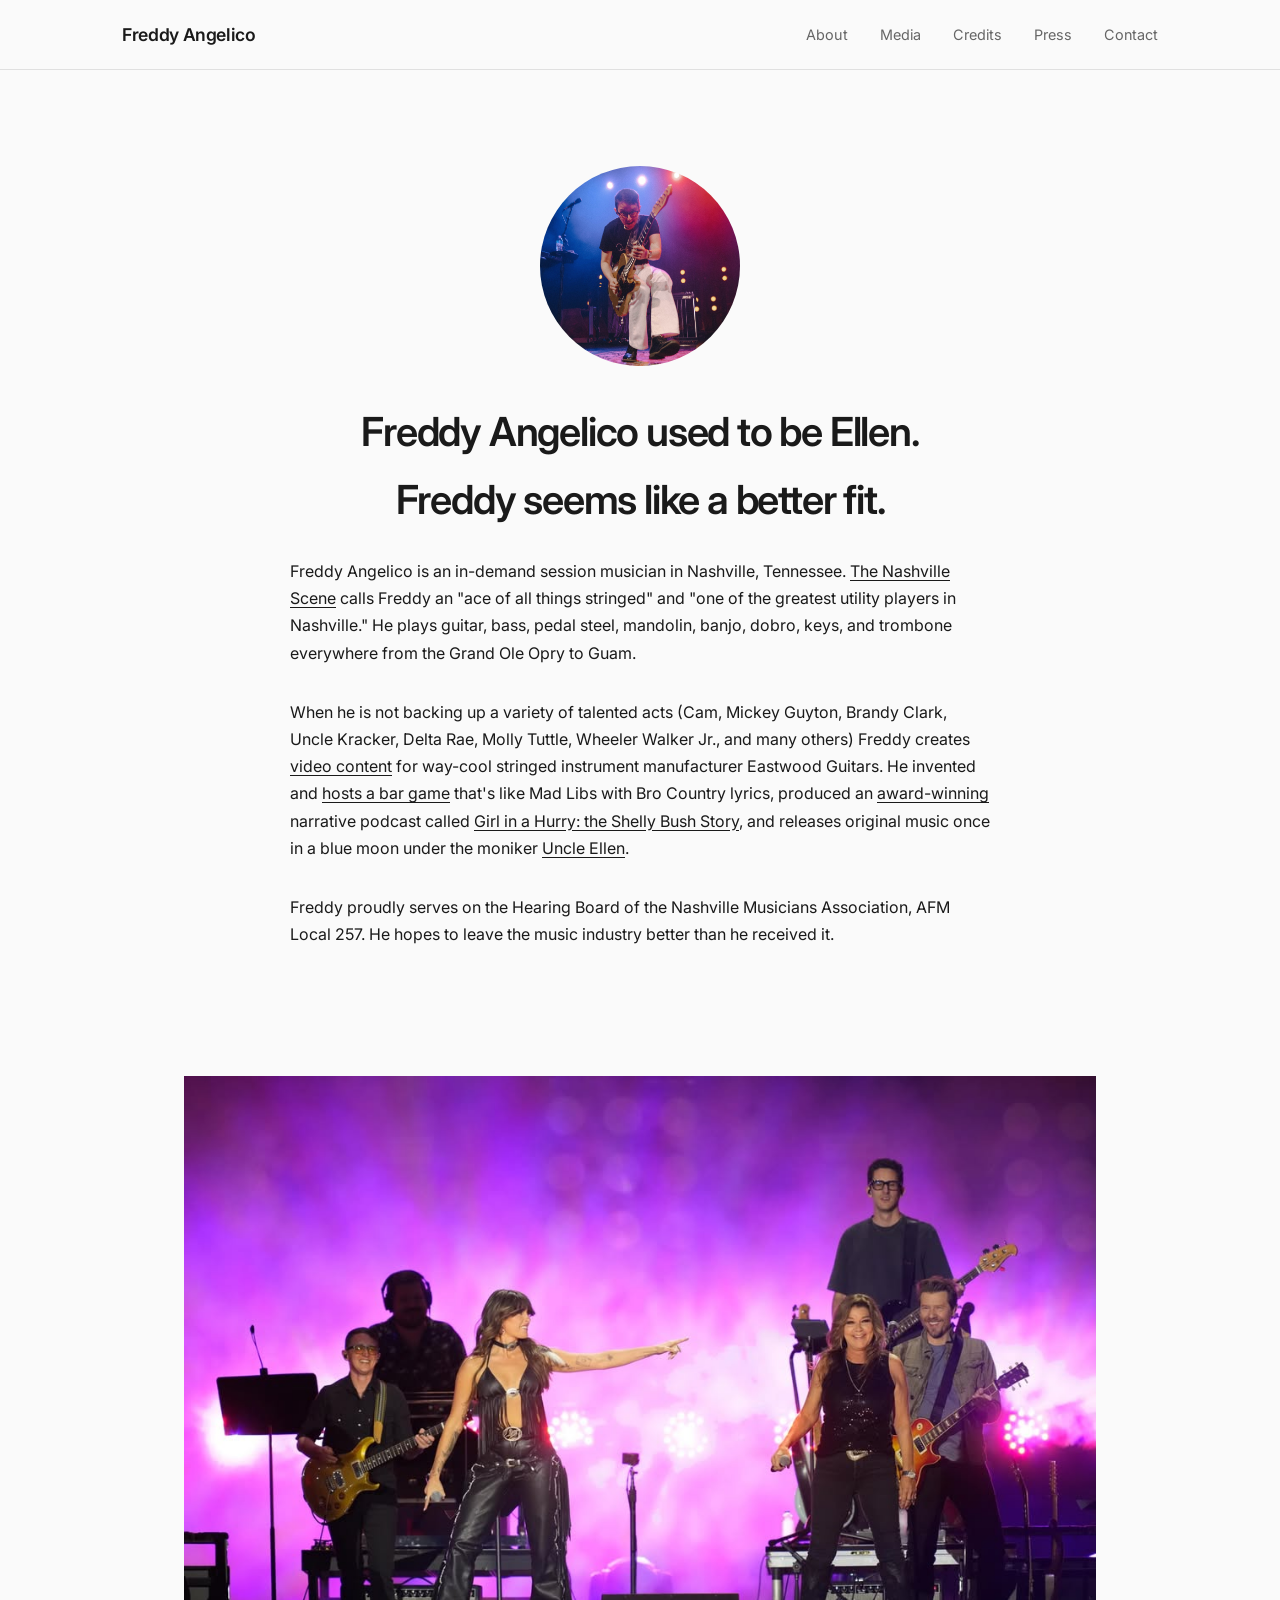
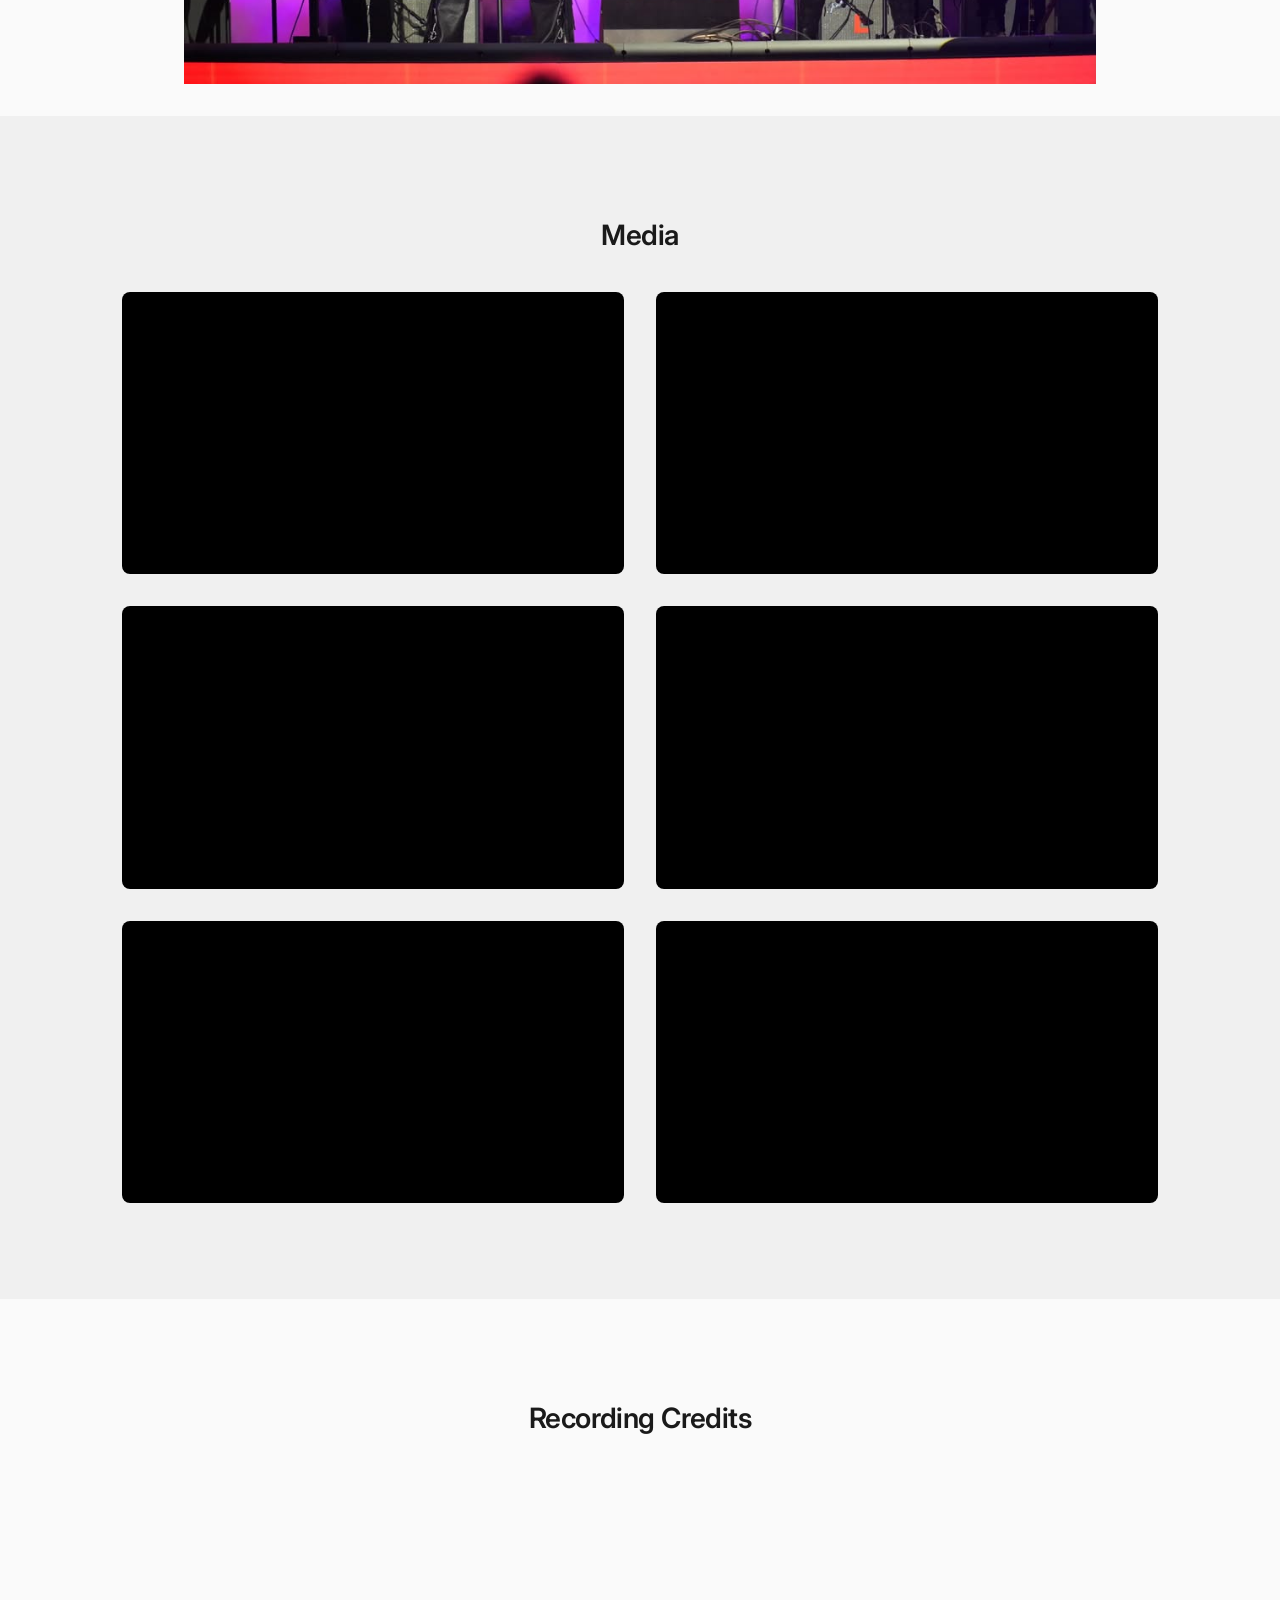
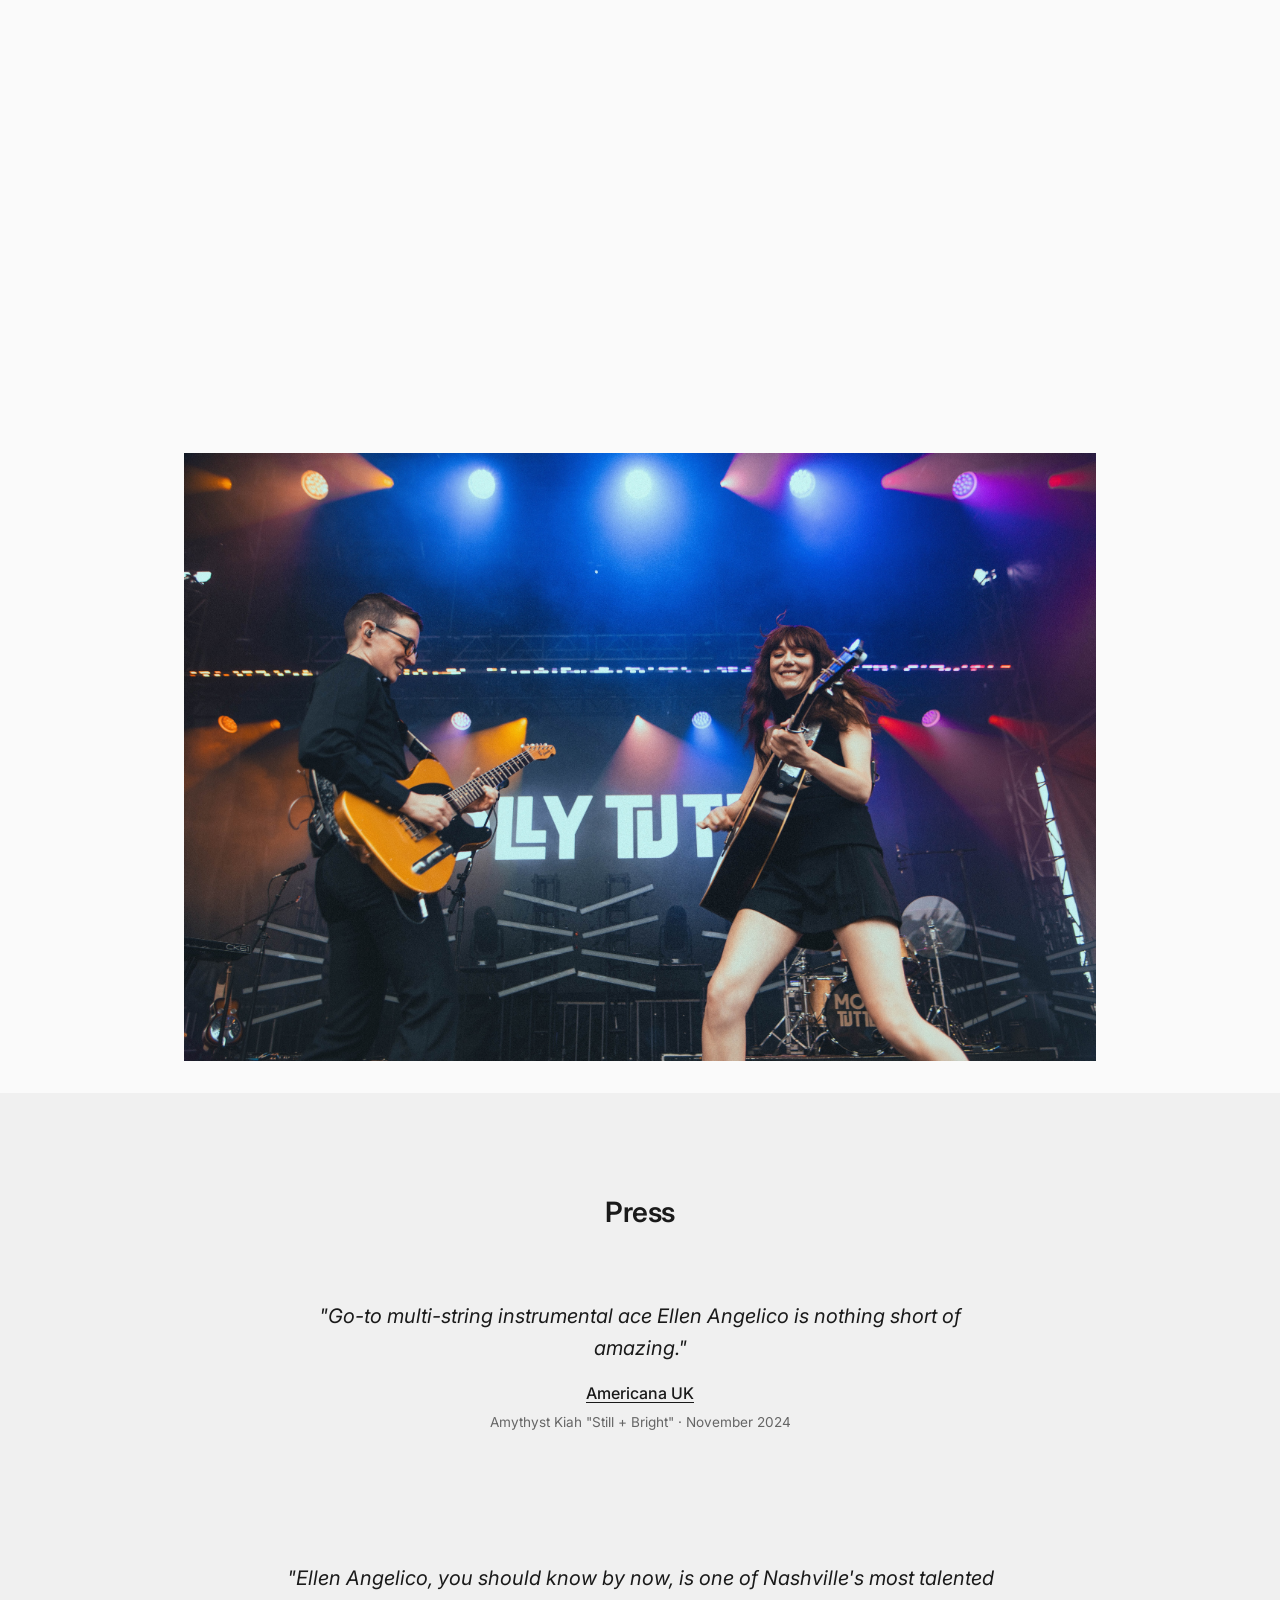
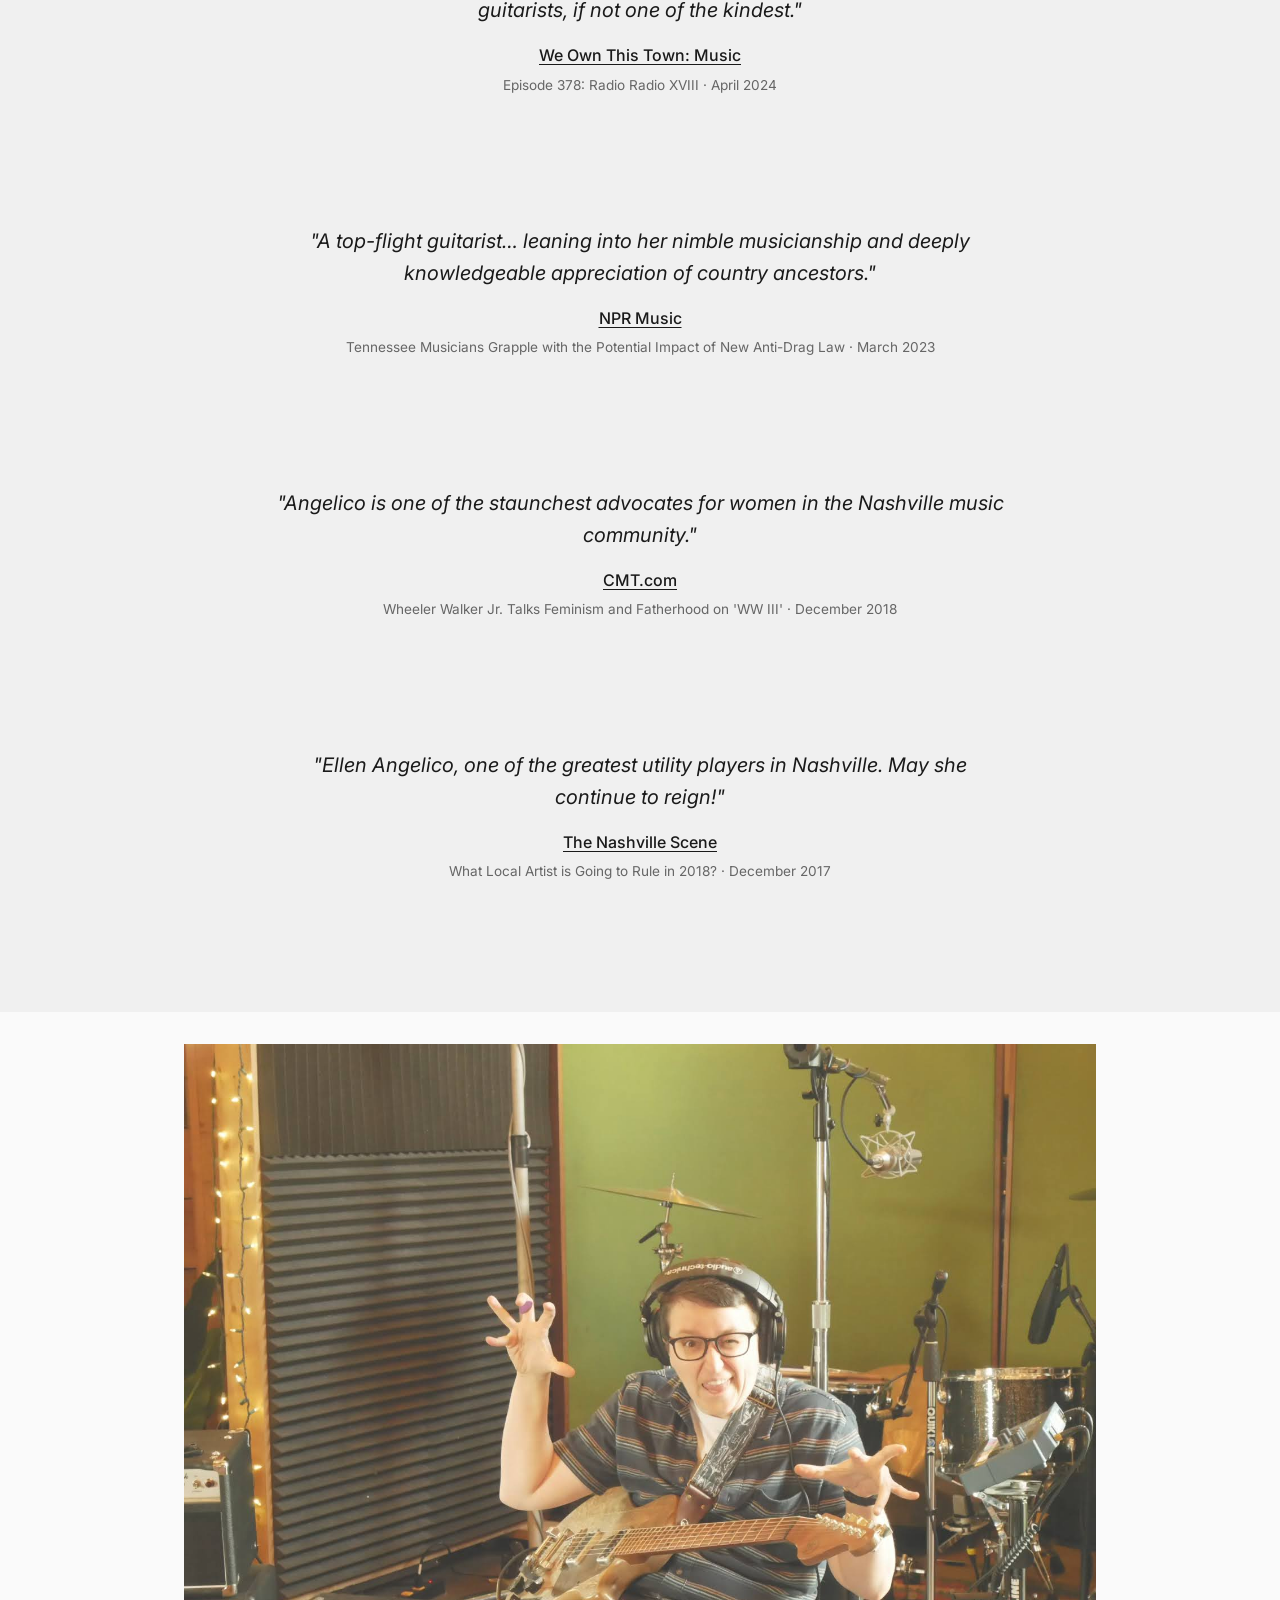
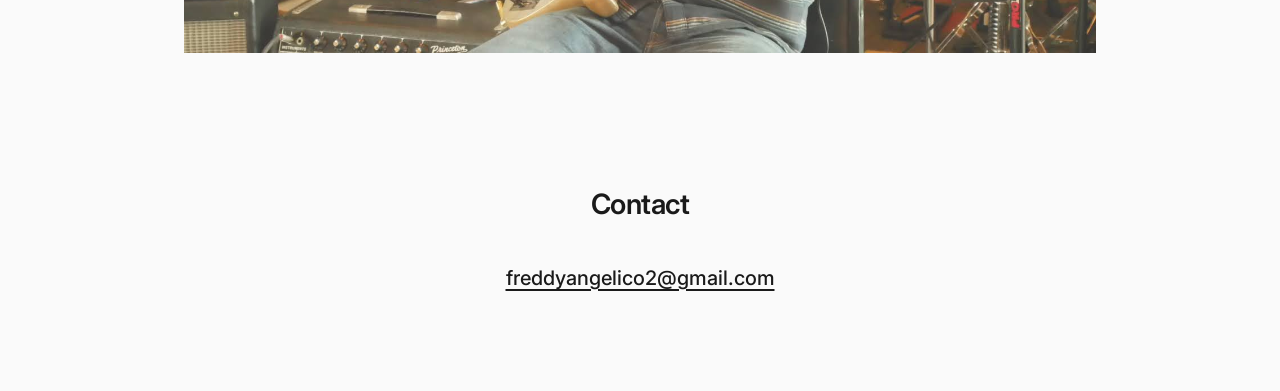
==== commit 72422392: "Update index.html" ====
--- a/index.html
+++ b/index.html
@@ -81,6 +81,15 @@
                     </div>
                     <div class="video-wrapper">
                         <iframe
+                            src="https://www.youtube.com/embed/kNVE8ZBmZAk?si=V78OSAI9DJ5PO1UT"
+                            title="Live Performance with Carrie Underwood"
+                            frameborder="0"
+                            allow="accelerometer; autoplay; clipboard-write; encrypted-media; gyroscope; picture-in-picture"
+                            allowfullscreen>
+                        </iframe>
+                    </div>
+                    <div class="video-wrapper">
+                        <iframe
                             src="https://www.youtube.com/embed/QmQc4_i6K5A"
                             title="Live Performance with Cam"
                             frameborder="0"
@@ -106,35 +115,9 @@
                             allowfullscreen>
                         </iframe>
                     </div>
-                    <div class="video-wrapper">
-                        <iframe
-                            src="https://www.youtube.com/embed/kNVE8ZBmZAk?si=V78OSAI9DJ5PO1UT"
-                            title="Live Performance with Carrie Underwood"
-                            frameborder="0"
-                            allow="accelerometer; autoplay; clipboard-write; encrypted-media; gyroscope; picture-in-picture"
-                            allowfullscreen>
-                        </iframe>
-                    </div>
-                </div>
-            </div>
-        </section>
-
-        <section id="credits" class="section">
-            <div class="container">
-                <h2>Recording Credits</h2>
-                <div class="playlist-wrapper">
-                    <iframe
-                        allow="autoplay *; encrypted-media *; fullscreen *; clipboard-write"
-                        frameborder="0"
-                        height="450"
-                        style="width:100%;max-width:660px;overflow:hidden;border-radius:10px;"
-                        sandbox="allow-forms allow-popups allow-same-origin allow-scripts allow-storage-access-by-user-activation allow-top-navigation-by-user-activation"
-                        src="https://embed.music.apple.com/us/playlist/recording-credits/pl.u-aZb0kW7TRkv65E">
-                    </iframe>
-                </div>
-            </div>
-        </section>
-
+                </div>
+            </div>
+        </section>
 
         <section id="credits" class="section">
             <div class="container">
